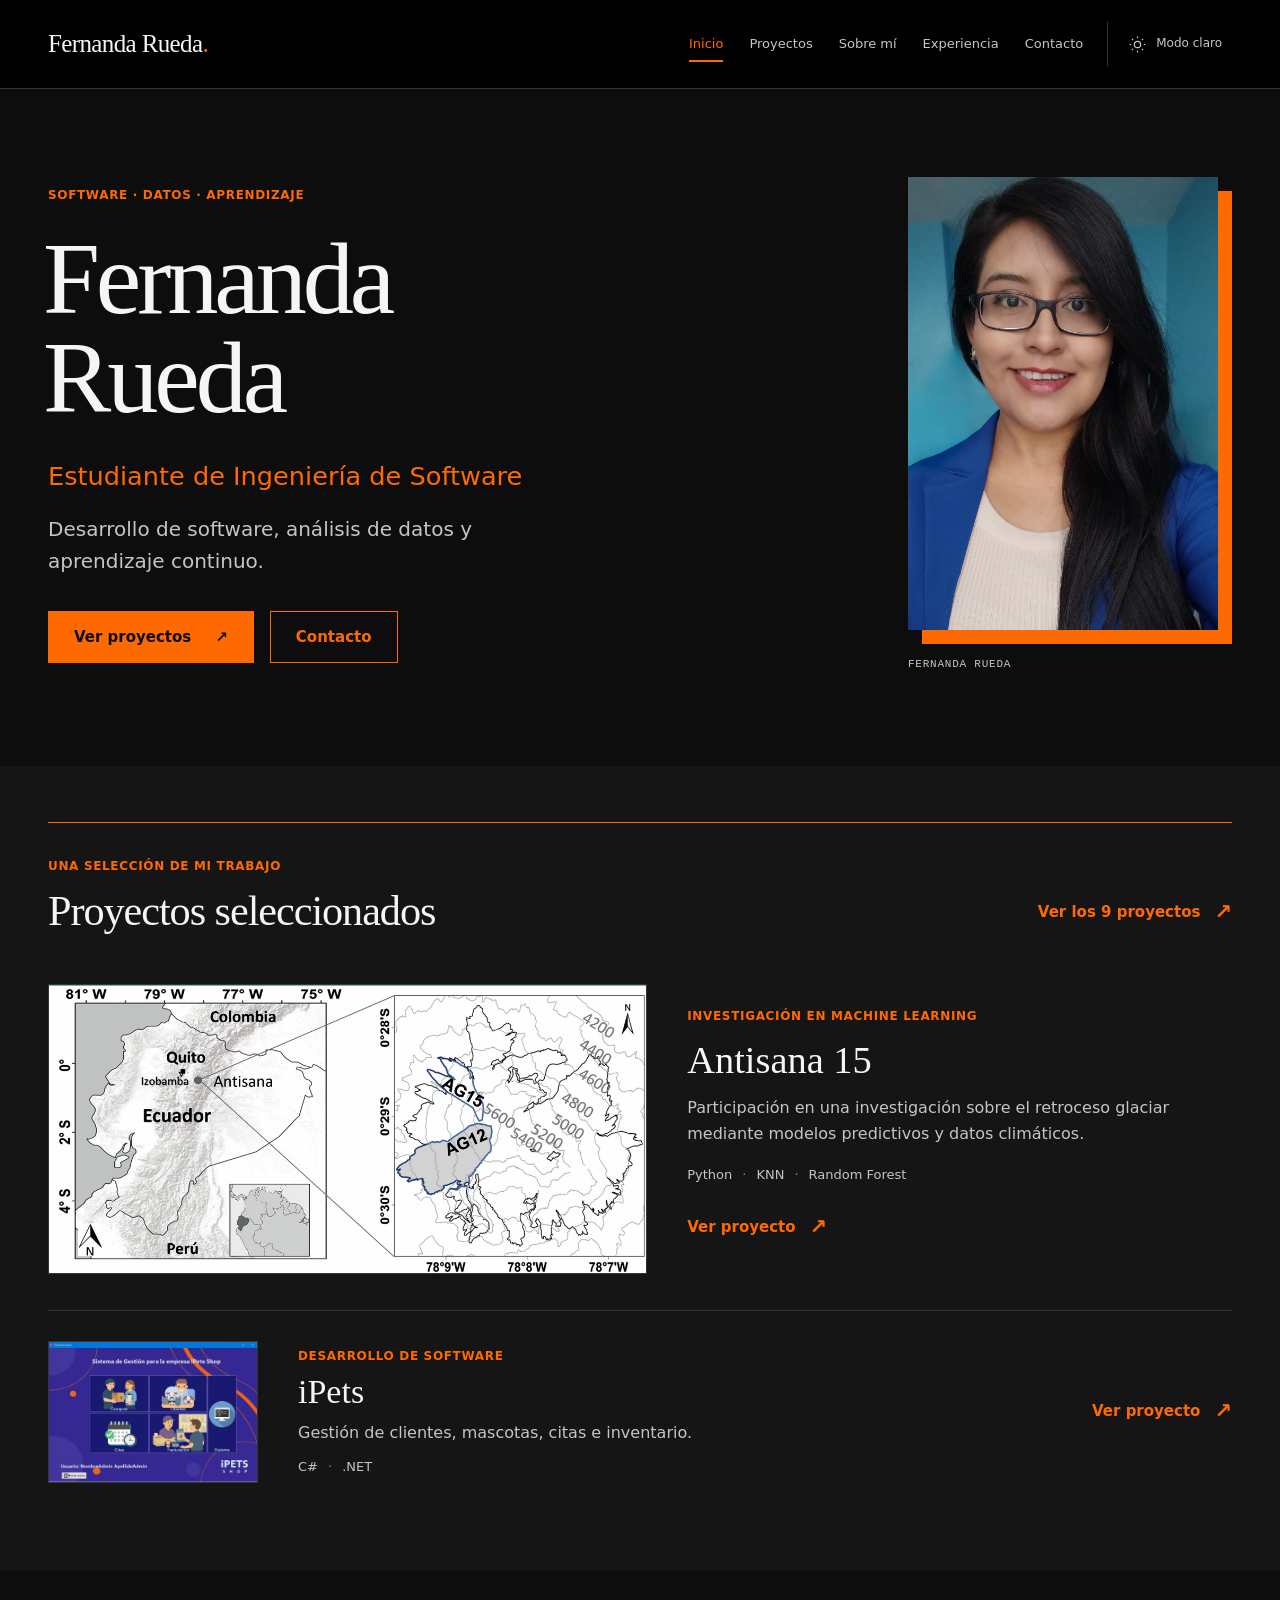
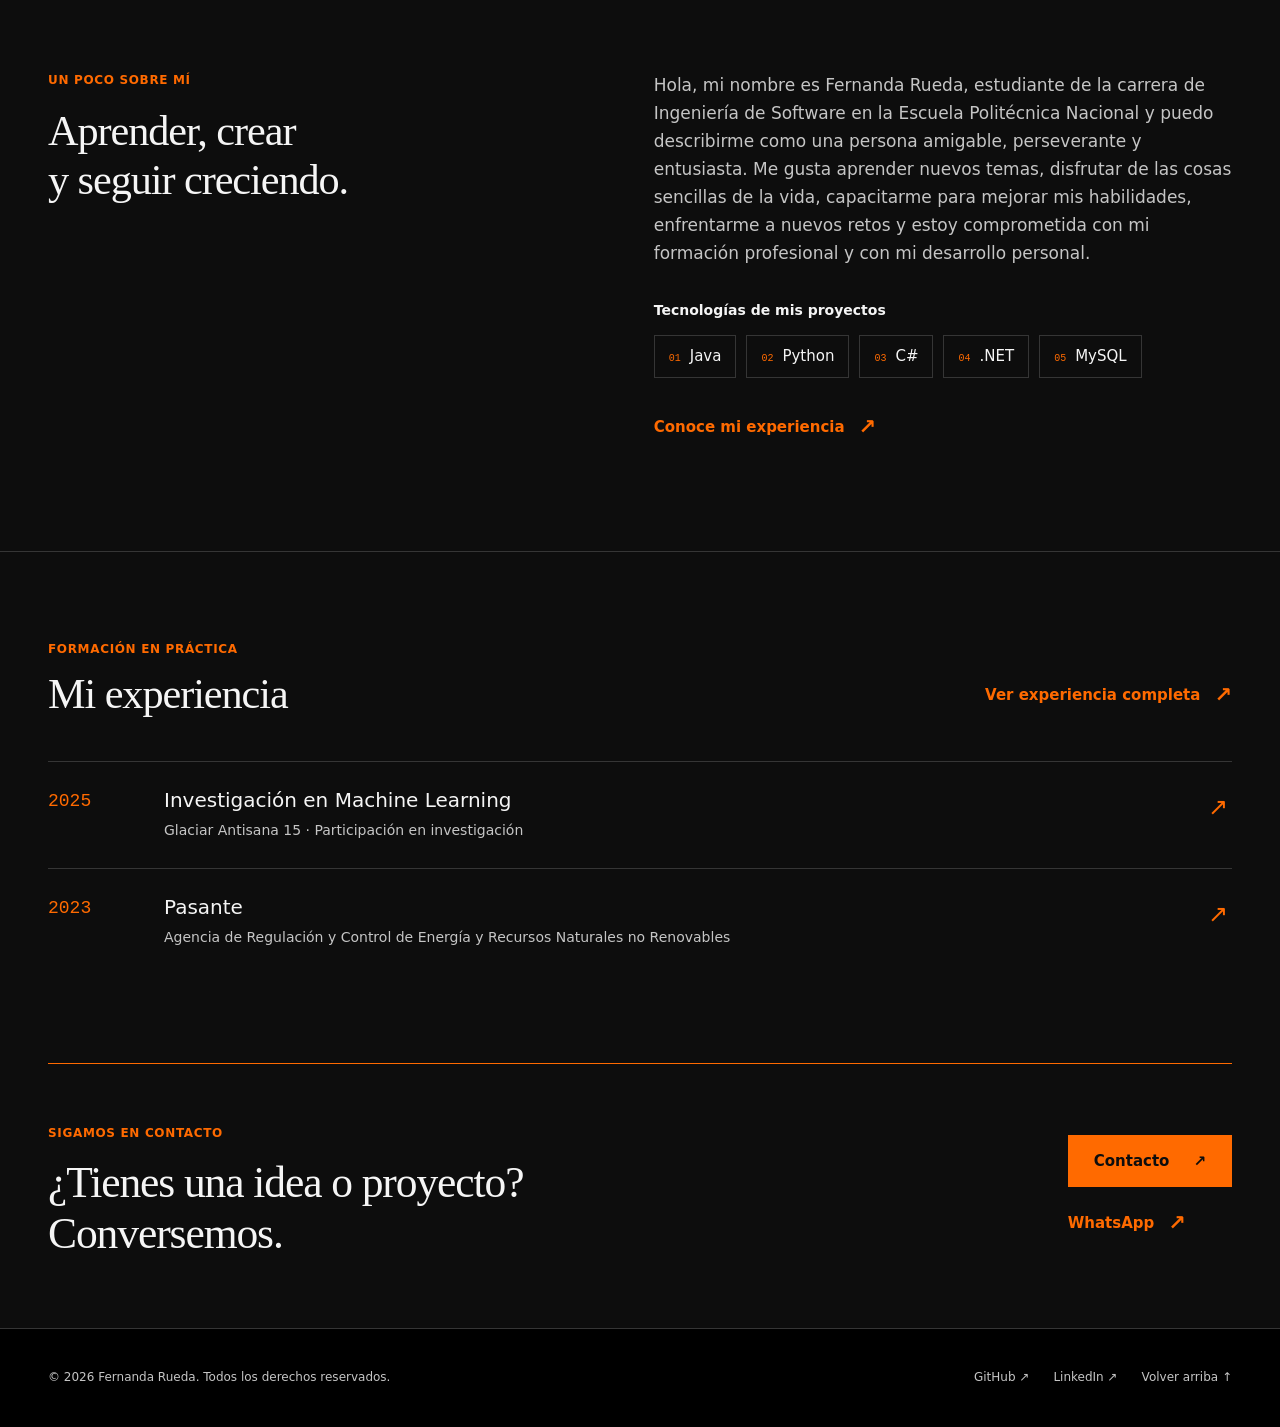
==== index.html @ 6b714b1c "agregar primera version" ====
<!DOCTYPE html>
<html lang="es" data-theme="dark">
<head>
  <meta charset="UTF-8">
  <meta name="viewport" content="width=device-width, initial-scale=1">
  <meta name="description" content="Portafolio de Fernanda Rueda, estudiante de Ingeniería de Software en la Escuela Politécnica Nacional. Proyectos de software, datos y computación gráfica.">
  <meta name="theme-color" content="#0d0d0d">
  <title>Fernanda Rueda · Portafolio</title>
  <script src="tema.js"></script>
  <link rel="stylesheet" href="estilos.css">
  <script src="app.js" defer></script>
  <link rel="icon" href="favicon.svg" type="image/svg+xml">
</head>
<body id="inicio">
  <a class="skip-link" href="#contenido">Saltar al contenido</a>
  <header class="site-header">
    <div class="container header-inner">
      <a class="brand" href="index.html" aria-label="Fernanda Rueda, inicio">Fernanda Rueda<span class="brand-dot" aria-hidden="true">.</span></a>
      <nav class="primary-navigation" id="primary-navigation" data-navigation aria-label="Navegación principal">
        <a href="index.html" aria-current="page">Inicio</a>
        <a href="3_portafolio.html">Proyectos</a>
        <a href="index.html#sobre-mi">Sobre mí</a>
        <a href="2_experienciaLaboral.html">Experiencia</a>
        <a href="4_contactame.html">Contacto</a>
      </nav>
      <div class="header-actions">
        <button class="theme-toggle" type="button" data-theme-toggle aria-label="Activar modo claro" aria-pressed="true" hidden>
          <svg viewBox="0 0 24 24" fill="none" stroke="currentColor" stroke-width="1.5" aria-hidden="true"><circle cx="12" cy="12" r="4"/><path d="M12 2v2m0 16v2M2 12h2m16 0h2M5 5l1.5 1.5m11 11L19 19M5 19l1.5-1.5m11-11L19 5"/></svg>
          <span data-theme-label>Modo claro</span>
        </button>
        <button class="menu-toggle" type="button" data-menu-toggle aria-expanded="false" aria-controls="primary-navigation" hidden><span>Menú</span><svg viewBox="0 0 24 24" fill="none" stroke="currentColor" stroke-width="1.5" aria-hidden="true"><path d="M4 6h16M4 12h16M4 18h16"/></svg></button>
      </div>
    </div>
  </header>

  <main id="contenido" tabindex="-1">
    <section class="hero container" aria-labelledby="presentacion">
      <div class="hero-copy">
        <p class="eyebrow">Software · Datos · Aprendizaje</p>
        <h1 id="presentacion">Fernanda<br>Rueda</h1>
        <p class="hero-role">Estudiante de Ingeniería de Software</p>
        <p class="hero-description">Desarrollo de software, análisis de datos y aprendizaje continuo.</p>
        <div class="hero-actions">
          <a class="button button-primary" href="3_portafolio.html">Ver proyectos <span aria-hidden="true">↗</span></a>
          <a class="button button-secondary" href="4_contactame.html">Contacto</a>
        </div>
      </div>
      <figure class="hero-portrait">
        <div class="portrait-frame"><img src="img/fotoPerfil.jpg" alt="Retrato de Fernanda Rueda" width="1095" height="1600" fetchpriority="high"></div>
        <figcaption>Fernanda Rueda</figcaption>
      </figure>
    </section>

    <section class="section featured-section" aria-labelledby="proyectos-seleccionados">
      <div class="container">
        <div class="section-heading">
          <div><p class="eyebrow">Una selección de mi trabajo</p><h2 class="section-title" id="proyectos-seleccionados">Proyectos seleccionados</h2></div>
          <a class="text-link" href="3_portafolio.html">Ver los 9 proyectos <span aria-hidden="true">↗</span></a>
        </div>
        <article class="featured-project featured-project-primary" aria-labelledby="destacado-glaciares">
          <a class="featured-image" href="3_portafolio.html#glaciares" aria-label="Ver el proyecto de investigación del glaciar Antisana 15"><img src="img/antisana1.png" width="1126" height="542" loading="lazy" alt="Mapa de ubicación del glaciar Antisana en Ecuador y de los glaciares AG15 y AG12"></a>
          <div class="featured-content">
            <p class="eyebrow">Investigación en Machine Learning</p>
            <h3 id="destacado-glaciares">Antisana 15</h3>
            <p>Participación en una investigación sobre el retroceso glaciar mediante modelos predictivos y datos climáticos.</p>
            <ul class="tech-list" aria-label="Tecnologías de Antisana 15"><li>Python</li><li>KNN</li><li>Random Forest</li></ul>
            <a class="text-link" href="3_portafolio.html#glaciares">Ver proyecto <span aria-hidden="true">↗</span></a>
          </div>
        </article>
        <article class="featured-project featured-project-secondary" aria-labelledby="destacado-ipets">
          <a class="featured-image" href="3_portafolio.html#ipets" aria-label="Ver el proyecto iPets"><img src="img/ipets.png" width="987" height="664" loading="lazy" alt="Pantalla del sistema de gestión de iPets Shop con módulos de compras, clientes, citas y facturación"></a>
          <div class="featured-content"><p class="eyebrow">Desarrollo de software</p><h3 id="destacado-ipets">iPets</h3><p>Gestión de clientes, mascotas, citas e inventario.</p><ul class="tech-list" aria-label="Tecnologías de iPets"><li>C#</li><li>.NET</li></ul></div>
          <a class="text-link" href="3_portafolio.html#ipets">Ver proyecto <span aria-hidden="true">↗</span></a>
        </article>
      </div>
    </section>

    <section class="section about-section container" id="sobre-mi" aria-labelledby="sobre-mi-titulo">
      <div class="about-heading"><p class="eyebrow">Un poco sobre mí</p><h2 class="section-title" id="sobre-mi-titulo">Aprender, crear<br>y seguir creciendo.</h2></div>
      <div class="about-content">
        <p>Hola, mi nombre es Fernanda Rueda, estudiante de la carrera de Ingeniería de Software en la Escuela Politécnica Nacional y puedo describirme como una persona amigable, perseverante y entusiasta. Me gusta aprender nuevos temas, disfrutar de las cosas sencillas de la vida, capacitarme para mejorar mis habilidades, enfrentarme a nuevos retos y estoy comprometida con mi formación profesional y con mi desarrollo personal.</p>
        <div class="skills-block"><h3>Tecnologías de mis proyectos</h3><ul class="skills-list" aria-label="Habilidades y tecnologías"><li><span aria-hidden="true">01</span>Java</li><li><span aria-hidden="true">02</span>Python</li><li><span aria-hidden="true">03</span>C#</li><li><span aria-hidden="true">04</span>.NET</li><li><span aria-hidden="true">05</span>MySQL</li></ul></div>
        <a class="text-link" href="2_experienciaLaboral.html">Conoce mi experiencia <span aria-hidden="true">↗</span></a>
      </div>
    </section>

    <section class="section experience-preview" aria-labelledby="trayectoria-titulo">
      <div class="container">
        <div class="section-heading"><div><p class="eyebrow">Formación en práctica</p><h2 class="section-title" id="trayectoria-titulo">Mi experiencia</h2></div><a class="text-link" href="2_experienciaLaboral.html">Ver experiencia completa <span aria-hidden="true">↗</span></a></div>
        <a class="experience-preview-row" href="2_experienciaLaboral.html#investigacion"><time datetime="2025">2025</time><div><h3>Investigación en Machine Learning</h3><p>Glaciar Antisana 15 · Participación en investigación</p></div><span aria-hidden="true">↗</span></a>
        <a class="experience-preview-row" href="2_experienciaLaboral.html#pasantia"><time datetime="2023">2023</time><div><h3>Pasante</h3><p>Agencia de Regulación y Control de Energía y Recursos Naturales no Renovables</p></div><span aria-hidden="true">↗</span></a>
      </div>
    </section>

    <section class="contact-banner container" aria-labelledby="contacto-titulo"><div><p class="eyebrow">Sigamos en contacto</p><h2 class="section-title" id="contacto-titulo">¿Tienes una idea o proyecto?<br>Conversemos.</h2></div><div class="contact-banner-actions"><a class="button button-primary" href="4_contactame.html">Contacto <span aria-hidden="true">↗</span></a><a class="text-link" href="https://wa.me/593999999999" target="_blank" rel="noopener noreferrer">WhatsApp <span aria-hidden="true">↗</span><span class="sr-only"> (abre otra pestaña)</span></a></div></section>
  </main>

  <footer class="site-footer"><div class="container footer-inner"><p>© 2026 Fernanda Rueda. Todos los derechos reservados.</p><div class="footer-links"><a href="https://github.com/fernygeek" target="_blank" rel="noopener noreferrer">GitHub <span aria-hidden="true">↗</span><span class="sr-only"> (abre otra pestaña)</span></a><a href="https://www.linkedin.com/in/ruth-fernanda-rueda" target="_blank" rel="noopener noreferrer">LinkedIn <span aria-hidden="true">↗</span><span class="sr-only"> (abre otra pestaña)</span></a><a href="#inicio">Volver arriba <span aria-hidden="true">↑</span></a></div></div></footer>
</body>
</html>
---- estilos.css ----
/* Shared visual system: the approved black and orange editorial proposal. */
:root {
  color-scheme: dark;
  --bg: #0d0d0d;
  --header: #000;
  --panel: #151515;
  --text: #f5f5f5;
  --muted: #c5c5c5;
  --accent: #ff6a00;
  --accent-hover: #ff8a36;
  --button-text: #0d0d0d;
  --line: #353535;
  --control-border: #858585;
  --focus: #ff8a36;
  --error: #ffaca7;
  --success: #95e1b2;
  --image-bg: #050505;
  --serif: Georgia, 'Times New Roman', serif;
  --sans: 'Segoe UI', system-ui, -apple-system, BlinkMacSystemFont, Arial, sans-serif;
}
:root[data-theme='light'] {
  color-scheme: light;
  --bg: #fafafa;
  --header: #fff;
  --panel: #f0f0f0;
  --text: #191919;
  --muted: #525252;
  --accent: #a83b00;
  --accent-hover: #843000;
  --button-text: #fff;
  --line: #d0d0d0;
  --control-border: #747474;
  --focus: #a83b00;
  --error: #b02020;
  --success: #1c6335;
  --image-bg: #e7e7e7;
}
* { box-sizing: border-box; }
html { scroll-behavior: smooth; scroll-padding-top: 110px; }
body { margin: 0; background: var(--bg); color: var(--text); font: 17px/1.65 var(--sans); min-height: 100vh; display: flex; flex-direction: column; }
main { flex: 1; }
h1, h2, h3, p, figure, ul, ol { margin: 0; }
h1, h2, h3 { line-height: 1.2; }
img { display: block; max-width: 100%; height: auto; }
svg { width: 22px; height: 22px; flex-shrink: 0; }
a { color: inherit; text-decoration: none; text-underline-offset: 5px; }
button, input, textarea { font: inherit; }
button { cursor: pointer; }
button, a { -webkit-tap-highlight-color: transparent; }
button, input, textarea { border-radius: 0; }
[hidden] { display: none !important; }
:where(a, button, input, textarea, summary):focus-visible { outline: 3px solid var(--focus); outline-offset: 5px; }
:where(a, button) { transition: color .18s ease, background-color .18s ease, border-color .18s ease, transform .18s ease; }
::selection { background: var(--accent); color: var(--button-text); }
.container { width: min(1240px, calc(100% - 96px)); margin-inline: auto; }
.section { padding-block: 88px; }
.eyebrow { color: var(--accent); font-size: 12px; font-weight: 700; line-height: 1.5; letter-spacing: .055em; text-transform: uppercase; }
.section-title { font: 400 clamp(30px, 3.3vw, 46px)/1.16 var(--serif); letter-spacing: -.025em; }
.section-heading { display: flex; align-items: flex-end; justify-content: space-between; gap: 28px; margin-bottom: 42px; }
.section-heading .eyebrow { margin-bottom: 12px; }
.text-link { display: inline-flex; align-items: center; gap: 14px; color: var(--accent); font-size: 15px; font-weight: 650; padding-block: 7px; }
.text-link:hover { text-decoration: underline; }
.text-link > span[aria-hidden] { font-size: 21px; }
.button { display: inline-flex; align-items: center; justify-content: center; gap: 24px; min-height: 52px; border: 1px solid transparent; padding: 13px 25px; font-size: 15px; font-weight: 650; text-align: center; line-height: 1.5; }
.button-primary { color: var(--button-text); background: var(--accent); border-color: var(--accent); }
.button-primary:hover { background: var(--accent-hover); border-color: var(--accent-hover); }
.button-secondary { color: var(--accent); border-color: var(--accent); background: transparent; }
.button-secondary:hover { background: var(--panel); }
.button:active { transform: translateY(1px); }
.sr-only { position: absolute; width: 1px; height: 1px; padding: 0; margin: -1px; overflow: hidden; clip-path: inset(50%); white-space: nowrap; border: 0; }
.skip-link { position: fixed; z-index: 30; top: -90px; left: 20px; padding: 14px 22px; background: var(--accent); color: var(--button-text); font-weight: 650; }
.skip-link:focus { top: 14px; }

/* Navigation stays readable without JavaScript; the mobile menu is an enhancement. */
.site-header { position: sticky; top: 0; z-index: 20; background: var(--header); border-bottom: 1px solid var(--line); }
.header-inner { min-height: 88px; display: flex; align-items: center; justify-content: space-between; gap: 24px; }
.brand { flex-shrink: 0; font: 400 25px/1.2 var(--serif); letter-spacing: -.025em; padding-block: 12px; }
.brand-dot { color: var(--accent); }
.primary-navigation { display: flex; align-items: center; gap: 26px; margin-left: auto; }
.primary-navigation a { position: relative; font-size: 13px; padding-block: 14px; white-space: nowrap; color: var(--muted); }
.primary-navigation a:hover, .primary-navigation a[aria-current] { color: var(--accent); }
.primary-navigation a[aria-current]::after { content: ''; position: absolute; height: 2px; background: var(--accent); left: 0; right: 0; bottom: 7px; }
.header-actions { display: flex; align-items: center; flex-shrink: 0; gap: 12px; }
.theme-toggle, .menu-toggle { display: inline-flex; align-items: center; justify-content: center; gap: 9px; min-height: 44px; border: 0; background: transparent; color: var(--muted); font-size: 12px; padding: 8px 10px; }
.theme-toggle { padding-left: 20px; border-left: 1px solid var(--line); }
.theme-toggle svg { width: 19px; height: 19px; }
.theme-toggle:hover, .menu-toggle:hover { color: var(--accent); }
.menu-toggle { display: none; color: var(--text); }
.menu-toggle svg { color: var(--accent); }

/* Spacious asymmetric introduction, faithful to the chosen previous proposal. */
.hero { display: grid; grid-template-columns: 1.5fr 1fr; align-items: center; gap: 70px; padding-block: 88px 94px; }
.hero-copy > .eyebrow { margin-bottom: 26px; }
.hero h1 { font: 400 clamp(76px, 8vw, 112px)/.96 var(--serif); letter-spacing: -.04em; margin-left: -5px; }
.hero-role { color: var(--accent); font-size: clamp(22px, 2vw, 28px); line-height: 1.4; margin-top: 32px; max-width: 36ch; }
.hero-description { color: var(--muted); font-size: 20px; line-height: 1.6; max-width: 40ch; margin-top: 18px; }
.hero-actions { display: flex; flex-wrap: wrap; gap: 16px; margin-top: 34px; }
.hero-portrait { width: min(100%, 310px); justify-self: end; margin-right: 14px; }
.portrait-frame { position: relative; isolation: isolate; }
.portrait-frame::before { content: ''; position: absolute; inset: 14px -14px -14px 14px; background: var(--accent); z-index: -1; }
.portrait-frame img { width: 100%; aspect-ratio: 1095 / 1600; object-fit: cover; }
.hero-portrait figcaption { font: 11px/1.4 Consolas, monospace; text-transform: uppercase; letter-spacing: .07em; margin-top: 27px; color: var(--muted); }

/* Project stories use real, uncropped screenshots and distinct proportions. */
.featured-section { background: var(--panel); padding-top: 56px; }
.featured-section > .container { border-top: 1px solid var(--accent); padding-top: 34px; }
.featured-project { display: grid; align-items: center; gap: 40px; }
.featured-project-primary { grid-template-columns: 1.1fr 1fr; padding-block: 6px 36px; }
.featured-image { display: block; min-width: 0; background: var(--image-bg); border: 1px solid var(--line); }
.featured-image img { width: 100%; object-fit: contain; }
.featured-image:hover { border-color: var(--accent); }
.featured-content { min-width: 0; }
.featured-content h3 { font: 400 clamp(30px, 3vw, 42px)/1.2 var(--serif); margin-block: 12px; }
.featured-content > p:not(.eyebrow) { color: var(--muted); font-size: 16px; max-width: 55ch; }
.tech-list { display: flex; flex-wrap: wrap; list-style: none; gap: 8px 0; padding: 0; color: var(--muted); font-size: 13px; line-height: 1.5; margin-block: 18px; }
.tech-list li + li::before { content: '·'; padding-inline: 10px; color: var(--accent); }
.featured-project-secondary { grid-template-columns: 210px 1fr auto; padding-top: 30px; border-top: 1px solid var(--line); }
.featured-project-secondary h3 { font-size: 34px; margin-block: 7px; }
.featured-project-secondary .tech-list { margin-block: 10px 0; }
.about-section { display: grid; grid-template-columns: 1fr 1.1fr; gap: 80px; padding-block: 100px; scroll-margin-top: 20px; }
.about-heading > .eyebrow { margin-bottom: 18px; }
.about-content > p { color: var(--muted); }
.skills-block { margin-block: 35px 25px; }
.skills-block h3 { font-size: 14px; font-weight: 600; margin-bottom: 16px; }
.skills-list { list-style: none; padding: 0; display: flex; flex-wrap: wrap; gap: 10px; }
.skills-list li { border: 1px solid var(--line); padding: 8px 14px; font-size: 15px; }
.skills-list span { font: 10px/1 Consolas, monospace; color: var(--accent); margin-right: 9px; }
.experience-preview { border-top: 1px solid var(--line); }
.experience-preview-row { display: grid; grid-template-columns: 92px 1fr 24px; gap: 24px; padding-block: 26px; border-top: 1px solid var(--line); }
.experience-preview-row time { color: var(--accent); font: 18px/1.5 Consolas, monospace; }
.experience-preview-row h3 { font-size: 20px; font-weight: 500; margin-bottom: 7px; }
.experience-preview-row p { color: var(--muted); font-size: 14px; max-width: 75ch; }
.experience-preview-row > span { color: var(--accent); font-size: 24px; }
.experience-preview-row:hover h3 { text-decoration: underline; text-underline-offset: 5px; }
.contact-banner { border-top: 1px solid var(--accent); display: flex; justify-content: space-between; align-items: center; gap: 36px; padding-block: 60px 70px; }
.contact-banner .eyebrow { margin-bottom: 15px; }
.contact-banner .section-title { font-size: clamp(28px, 3.4vw, 44px); }
.contact-banner-actions { display: flex; flex-direction: column; align-items: flex-start; gap: 12px; }
.site-footer { border-top: 1px solid var(--line); background: var(--header); color: var(--muted); font-size: 12px; }
.footer-inner, .site-footer > .container { min-height: 98px; display: flex; align-items: center; justify-content: space-between; gap: 28px; padding-block: 24px; }
.footer-links { display: flex; flex-wrap: wrap; gap: 8px 24px; }
.footer-links a { display: inline-block; padding-block: 8px; }
.footer-links a:hover { color: var(--accent); text-decoration: underline; }

/* Interior pages share the same typography, navigation, controls and spacing. */
.page-intro { padding-block: 65px 45px; max-width: 850px; }
.page-intro .eyebrow { margin-bottom: 18px; }
.page-intro h1 { font: 400 clamp(42px, 5vw, 68px)/1.12 var(--serif); letter-spacing: -.035em; }
.page-intro > p:not(.eyebrow) { margin-top: 20px; color: var(--muted); font-size: 18px; max-width: 68ch; }
.section.projects-section, .section.experience-section, .section.contact-section { padding-top: 0; }
.contact-section > .page-intro { max-width: 850px; }
.project-filters { display: flex; flex-wrap: wrap; gap: 10px; margin-bottom: 18px; }
.project-filters button { font-size: 14px; min-height: 44px; padding: 9px 19px; background: transparent; color: var(--muted); border: 1px solid var(--control-border); }
.project-filters button:hover { border-color: var(--accent); color: var(--accent); }
.project-filters button[aria-pressed='true'] { background: var(--accent); color: var(--button-text); border-color: var(--accent); font-weight: 650; }
[data-project-status] { color: var(--muted); font-size: 13px; min-height: 24px; margin-bottom: 30px; }
.project-list { margin-bottom: 72px; }
.project-entry { display: grid; grid-template-columns: .95fr 1.05fr; gap: 48px; align-items: start; padding-block: 40px 48px; border-top: 1px solid var(--line); scroll-margin-top: 108px; }
.project-entry:first-child { border-top-color: var(--accent); }
.project-media { min-width: 0; background: var(--image-bg); border: 1px solid var(--line); }
.project-media a { display: block; }
.project-media img { width: 100%; height: auto; object-fit: contain; }
.project-media:hover { border-color: var(--accent); }
.project-content { min-width: 0; }
.project-number { display: block; color: var(--muted); font: 12px/1.5 Consolas, monospace; margin-bottom: 12px; }
.project-category { font-size: 11px; line-height: 1.5; font-weight: 700; text-transform: uppercase; letter-spacing: .05em; color: var(--accent); margin-bottom: 10px; }
.project-content h2 { font: 400 clamp(25px, 2.8vw, 36px)/1.2 var(--serif); letter-spacing: -.02em; margin-bottom: 16px; overflow-wrap: anywhere; }
.project-summary { color: var(--muted); font-size: 16px; }
.project-details { margin-top: 20px; font-size: 15px; }
.project-details summary { cursor: pointer; width: fit-content; color: var(--accent); padding-block: 8px; font-weight: 600; }
.project-details summary:hover { text-decoration: underline; text-underline-offset: 5px; }
.project-details[open] summary { margin-bottom: 15px; }
.project-details > p { color: var(--muted); }
.project-details img { width: 100%; margin-top: 20px; }
.project-details .text-link { margin-top: 16px; }
.filter-empty { padding: 40px; border: 1px solid var(--line); margin-block: 25px 50px; }
.filter-empty .button { margin-top: 15px; }
.experience-list { list-style: none; padding: 0; margin-bottom: 65px; }
.experience-entry { display: grid; grid-template-columns: 130px 1fr; gap: 48px; border-top: 1px solid var(--line); padding-block: 40px 48px; scroll-margin-top: 108px; }
.experience-entry:first-child { border-top-color: var(--accent); }
.experience-year { color: var(--accent); font: 400 34px/1.2 var(--serif); }
.experience-year > span { display: block; font: 12px/1.6 var(--sans); color: var(--muted); margin-top: 12px; }
.experience-content { max-width: 800px; }
.experience-content h2 { font: 400 clamp(26px, 3vw, 38px)/1.2 var(--serif); margin-bottom: 15px; }
.experience-entity, .experience-organization { color: var(--accent); font-size: 18px; margin-bottom: 12px; }
.experience-type { color: var(--muted); font-size: 13px; margin-bottom: 20px; }
.experience-content > p:not(.experience-entity, .experience-organization, .experience-type) { color: var(--muted); margin-bottom: 20px; }
.experience-content h3 { font-size: 15px; margin-block: 24px 12px; }
.detail-list { padding-left: 20px; color: var(--muted); font-size: 16px; }
.detail-list li { margin-block: 8px; padding-left: 4px; }
.detail-list li::marker { color: var(--accent); }
.experience-content > .text-link { margin-top: 22px; }

/* Contact form: clear scope, field-level help, recoverable clearing. */
.contact-layout { display: grid; grid-template-columns: .75fr 1.25fr; gap: 70px; align-items: start; margin-bottom: 80px; }
.contact-channels { display: grid; }
.contact-channel { display: block; padding-block: 26px; border-top: 1px solid var(--line); }
.contact-channel:first-child { border-color: var(--accent); }
.contact-channel h2 { font: 400 28px/1.2 var(--serif); margin-bottom: 10px; }
.contact-channel p { color: var(--muted); font-size: 15px; }
.contact-channel > span, .contact-channel .text-link { color: var(--accent); font-size: 14px; }
.contact-channel:hover h2 { color: var(--accent); text-decoration: underline; }
.contact-form-panel { background: var(--panel); border: 1px solid var(--line); padding: 36px; }
.contact-form-panel h2 { font: 400 30px/1.2 var(--serif); margin-bottom: 16px; }
.contact-form-panel > p, .form-intro, .form-help { color: var(--muted); font-size: 14px; margin-bottom: 15px; }
.form-grid { display: grid; grid-template-columns: repeat(2, minmax(0, 1fr)); gap: 23px 20px; margin-top: 28px; }
.form-field { min-width: 0; }
.form-field:has(textarea), .form-field.full-width, .form-field-wide, .form-field-full { grid-column: 1 / -1; }
.form-field label { display: block; font-size: 14px; font-weight: 600; margin-bottom: 8px; }
.form-field input, .form-field textarea { background: var(--bg); color: var(--text); border: 1px solid var(--control-border); width: 100%; min-height: 50px; padding: 12px 14px; font-size: 16px; }
.form-field textarea { resize: vertical; min-height: 150px; }
.form-field :is(input, textarea)::placeholder { color: var(--muted); opacity: 1; }
.form-field [aria-invalid='true'] { border-color: var(--error); border-width: 2px; }
.field-help { color: var(--muted); font-size: 12px; margin-top: 7px; }
.field-error { font-size: 13px; color: var(--error); margin-top: 7px; }
.form-actions { display: flex; flex-wrap: wrap; gap: 14px; margin-top: 28px; }
.form-status { margin-top: 20px; font-size: 14px; }
.form-status ul { padding-left: 20px; margin-top: 12px; }
.form-status a { display: inline-block; padding-block: 4px; text-decoration: underline; }
.form-status.error, .form-status[data-state='error'] { color: var(--error); }
.form-status.success, .form-status[data-state='success'] { color: var(--success); }
.reset-confirmation { border-top: 1px solid var(--control-border); margin-top: 20px; padding-top: 20px; font-size: 14px; }
.reset-confirmation .button { min-height: 44px; padding: 10px 16px; font-size: 13px; }
.reset-confirmation p { margin-bottom: 14px; }

@media (max-width: 1120px) {
  .container { width: calc(100% - 64px); }
  .primary-navigation { gap: 18px; }
  .header-inner { gap: 18px; }
  .brand { font-size: 23px; }
  .theme-toggle { padding-left: 14px; }
  .theme-toggle [data-theme-label] { display: none; }
  .hero { gap: 48px; padding-block: 72px 80px; }
  .hero h1 { font-size: 92px; }
  .hero-portrait { width: min(100%, 280px); }
  .about-section { gap: 48px; }
  .contact-layout { gap: 38px; grid-template-columns: .7fr 1.3fr; }
  .project-entry { gap: 32px; }
}
@media (max-width: 880px) {
  .header-inner { min-height: 76px; flex-wrap: wrap; gap: 4px 20px; padding-block: 8px; }
  .header-actions { margin-left: auto; }
  .primary-navigation { order: 3; width: 100%; margin-left: 0; justify-content: space-between; flex-wrap: wrap; gap: 4px 22px; }
  .primary-navigation a { font-size: 14px; }
  .site-header[data-enhanced] .primary-navigation { display: none; }
  .site-header[data-enhanced][data-menu-open='true'] .primary-navigation { display: flex; padding-block: 10px; border-top: 1px solid var(--line); }
  .site-header[data-enhanced] .menu-toggle { display: inline-flex; }
  .theme-toggle { border-left: 0; padding: 10px; }
  .hero { grid-template-columns: 1.2fr 1fr; gap: 35px; }
  .hero h1 { font-size: 78px; }
  .hero-role { font-size: 23px; }
  .hero-description { font-size: 17px; }
  .hero-portrait { margin-right: 12px; }
  .section { padding-block: 64px; }
  .section-heading { align-items: flex-start; }
  .featured-project { gap: 28px; }
  .featured-project-secondary { grid-template-columns: 160px 1fr; }
  .featured-project-secondary > .text-link { grid-column: 2; }
  .about-section { grid-template-columns: 1fr; gap: 28px; }
  .about-heading br { display: none; }
  .about-content { max-width: 75ch; }
  .project-entry { grid-template-columns: 1fr; gap: 28px; }
  .project-media { width: 100%; max-width: 720px; }
  .experience-entry { grid-template-columns: 95px 1fr; gap: 28px; }
  .contact-layout { grid-template-columns: 1fr; gap: 34px; }
  .contact-channels { grid-template-columns: repeat(3, minmax(0, 1fr)); gap: 22px; }
  .contact-channel h2 { font-size: 24px; }
  .footer-inner, .site-footer > .container { flex-direction: column; align-items: flex-start; gap: 12px; }
}
@media (max-width: 600px) {
  html { scroll-padding-top: 95px; }
  .container { width: calc(100% - 40px); }
  .header-inner { min-height: 72px; gap: 2px 8px; }
  .brand { font-size: 22px; }
  .header-actions { gap: 2px; }
  .theme-toggle { min-width: 40px; padding: 8px; }
  .menu-toggle { font-size: 12px; gap: 6px; padding-inline: 8px 0; }
  .menu-toggle svg { width: 19px; }
  .primary-navigation { justify-content: flex-start; gap: 3px 24px; }
  .primary-navigation a { min-height: 44px; font-size: 14px; }
  .hero { grid-template-columns: 1fr; gap: 45px; padding-block: 48px 55px; }
  .hero-copy > .eyebrow { font-size: 10px; margin-bottom: 24px; }
  .hero h1 { font-size: clamp(64px, 17vw, 88px); margin-left: -3px; }
  .hero-role { font-size: 23px; margin-top: 24px; max-width: 25ch; }
  .hero-description { font-size: 16px; margin-top: 16px; max-width: 37ch; }
  .hero-actions { margin-top: 26px; gap: 12px; }
  .button { min-height: 49px; padding: 12px 20px; font-size: 14px; gap: 18px; }
  .hero-portrait { width: 210px; justify-self: center; margin-right: 12px; }
  .hero-portrait figcaption { font-size: 10px; margin-top: 23px; }
  .portrait-frame::before { inset: 10px -10px -10px 10px; }
  .section { padding-block: 52px; }
  .section-heading { flex-direction: column; gap: 16px; margin-bottom: 28px; }
  .section-title { font-size: 34px; }
  .eyebrow { font-size: 10px; }
  .featured-section { padding-top: 20px; }
  .featured-section > .container { padding-top: 30px; }
  .featured-project-primary { grid-template-columns: 1fr; gap: 22px; padding-bottom: 28px; }
  .featured-content h3 { font-size: 34px; }
  .featured-content > p:not(.eyebrow) { font-size: 15px; }
  .featured-project-secondary { grid-template-columns: 110px 1fr; gap: 18px; align-items: start; }
  .featured-project-secondary h3 { font-size: 28px; }
  .featured-project-secondary .eyebrow { font-size: 9px; }
  .featured-project-secondary .tech-list { font-size: 12px; }
  .featured-project-secondary > .text-link { grid-column: 1 / -1; }
  .about-section { gap: 24px; }
  .about-content > p { font-size: 16px; }
  .skills-list { gap: 8px; }
  .skills-list li { font-size: 14px; padding: 8px 12px; }
  .experience-preview-row { grid-template-columns: 55px 1fr 16px; gap: 14px; padding-block: 22px; }
  .experience-preview-row time { font-size: 16px; }
  .experience-preview-row h3 { font-size: 18px; }
  .experience-preview-row p { font-size: 13px; }
  .contact-banner { flex-direction: column; align-items: flex-start; gap: 28px; padding-block: 45px 50px; }
  .contact-banner .section-title { font-size: 31px; }
  .contact-banner-actions { flex-direction: row; align-items: center; gap: 25px; }
  .site-footer { font-size: 11px; }
  .footer-links { gap: 6px 20px; }
  .page-intro { padding-block: 45px 32px; }
  .page-intro h1 { font-size: 44px; }
  .page-intro > p:not(.eyebrow) { font-size: 16px; }
  .project-filters { gap: 8px; }
  .project-filters button { padding: 8px 13px; font-size: 13px; }
  .project-entry { gap: 24px; padding-block: 30px 36px; scroll-margin-top: 96px; }
  .project-content h2 { font-size: 29px; }
  .project-summary { font-size: 15px; }
  .project-details { font-size: 14px; }
  .experience-entry { grid-template-columns: 1fr; gap: 20px; padding-block: 30px; }
  .experience-year { font-size: 29px; }
  .experience-content h2 { font-size: 29px; }
  .experience-entity, .experience-organization { font-size: 17px; }
  .contact-channels { grid-template-columns: 1fr; gap: 0; }
  .contact-channel { padding-block: 23px; }
  .contact-form-panel { padding: 25px 20px; }
  .contact-form-panel h2 { font-size: 28px; }
  .form-grid { grid-template-columns: 1fr; gap: 22px; }
  .form-field { grid-column: 1; }
}
@media (max-width: 359px) {
  .container { width: calc(100% - 32px); }
  .brand { font-size: 19px; }
  .header-inner { gap: 2px; }
  .theme-toggle { min-width: 34px; padding: 6px; }
  .hero-actions .button { padding-inline: 16px; gap: 12px; }
  .featured-project-secondary { grid-template-columns: 1fr; }
  .featured-project-secondary .featured-image { max-width: 220px; }
  .featured-project-secondary > .text-link { grid-column: auto; }
  .contact-banner-actions { flex-wrap: wrap; }
}
@media (prefers-reduced-motion: reduce) {
  html { scroll-behavior: auto; }
  *, *::before, *::after { animation: none !important; transition: none !important; }
}
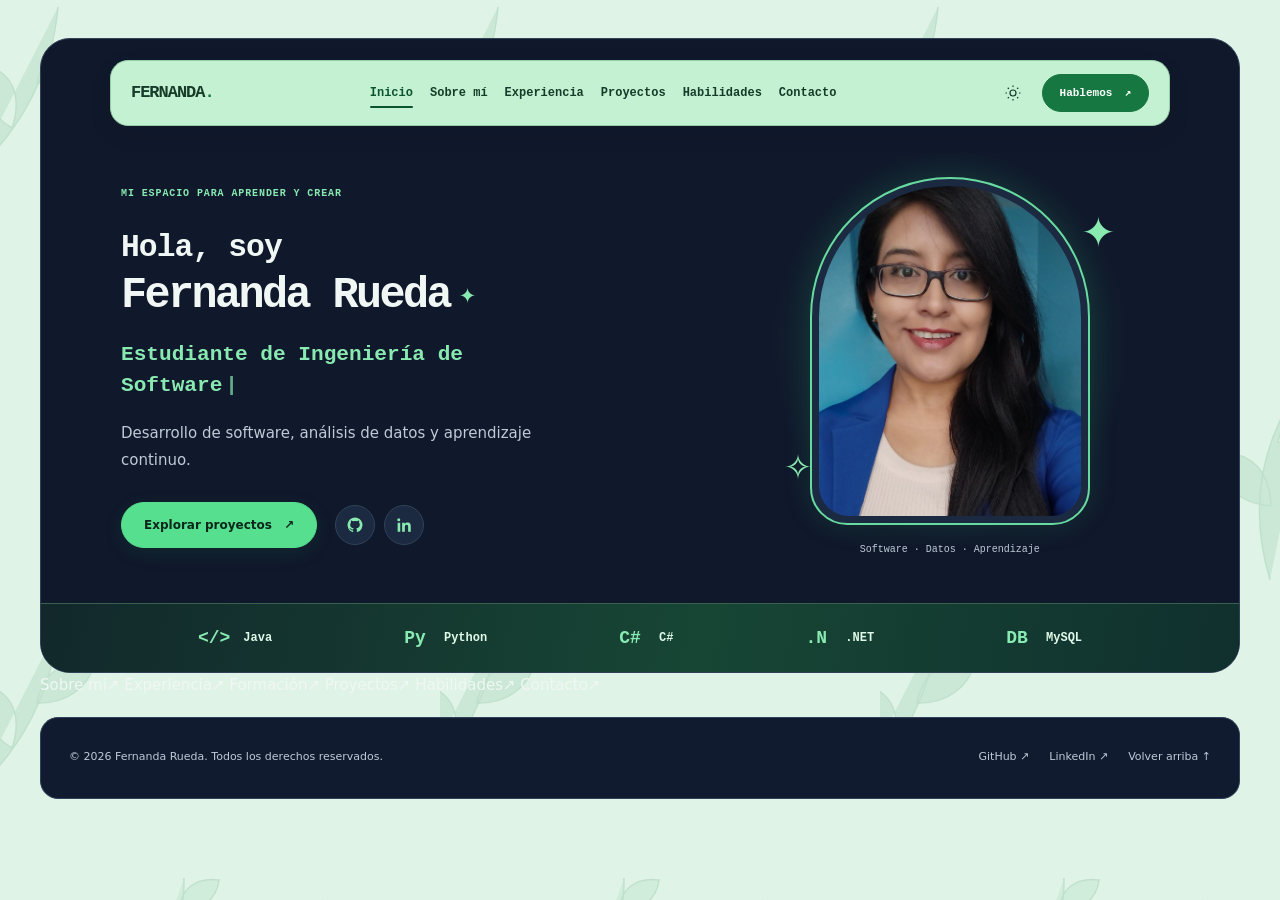
==== commit 519e1436: "Actualizar diseno portafolio" ====
--- a/index.html
+++ b/index.html
@@ -3,98 +3,68 @@
 <head>
   <meta charset="UTF-8">
   <meta name="viewport" content="width=device-width, initial-scale=1">
-  <meta name="description" content="Portafolio de Fernanda Rueda, estudiante de Ingeniería de Software en la Escuela Politécnica Nacional. Proyectos de software, datos y computación gráfica.">
-  <meta name="theme-color" content="#0d0d0d">
+  <meta name="description" content="Fernanda Rueda, estudiante de Ingeniería de Software. Conoce mi formación, experiencia, habilidades y proyectos.">
+  <meta name="theme-color" content="#dff3e7">
   <title>Fernanda Rueda · Portafolio</title>
+  <link rel="icon" href="favicon.svg" type="image/svg+xml">
   <script src="tema.js"></script>
   <link rel="stylesheet" href="estilos.css">
   <script src="app.js" defer></script>
-  <link rel="icon" href="favicon.svg" type="image/svg+xml">
 </head>
 <body id="inicio">
   <a class="skip-link" href="#contenido">Saltar al contenido</a>
   <header class="site-header">
-    <div class="container header-inner">
-      <a class="brand" href="index.html" aria-label="Fernanda Rueda, inicio">Fernanda Rueda<span class="brand-dot" aria-hidden="true">.</span></a>
+    <div class="header-inner">
+      <a class="brand" href="index.html" aria-label="Fernanda Rueda, inicio">FERNANDA<span class="brand-dot">.</span></a>
       <nav class="primary-navigation" id="primary-navigation" data-navigation aria-label="Navegación principal">
         <a href="index.html" aria-current="page">Inicio</a>
-        <a href="3_portafolio.html">Proyectos</a>
         <a href="index.html#sobre-mi">Sobre mí</a>
         <a href="2_experienciaLaboral.html">Experiencia</a>
+        <a href="3_portafolio.html">Proyectos</a>
+        <a href="index.html#habilidades">Habilidades</a>
         <a href="4_contactame.html">Contacto</a>
       </nav>
       <div class="header-actions">
-        <button class="theme-toggle" type="button" data-theme-toggle aria-label="Activar modo claro" aria-pressed="true" hidden>
-          <svg viewBox="0 0 24 24" fill="none" stroke="currentColor" stroke-width="1.5" aria-hidden="true"><circle cx="12" cy="12" r="4"/><path d="M12 2v2m0 16v2M2 12h2m16 0h2M5 5l1.5 1.5m11 11L19 19M5 19l1.5-1.5m11-11L19 5"/></svg>
-          <span data-theme-label>Modo claro</span>
-        </button>
-        <button class="menu-toggle" type="button" data-menu-toggle aria-expanded="false" aria-controls="primary-navigation" hidden><span>Menú</span><svg viewBox="0 0 24 24" fill="none" stroke="currentColor" stroke-width="1.5" aria-hidden="true"><path d="M4 6h16M4 12h16M4 18h16"/></svg></button>
+        <button class="theme-toggle" type="button" data-theme-toggle aria-label="Activar modo claro" aria-pressed="true" hidden><svg viewBox="0 0 24 24" fill="none" stroke="currentColor" stroke-width="1.6" aria-hidden="true"><circle cx="12" cy="12" r="4"/><path d="M12 2v2m0 16v2M2 12h2m16 0h2M5 5l1.5 1.5m11 11L19 19M5 19l1.5-1.5m11-11L19 5"/></svg><span class="sr-only" data-theme-label>Modo claro</span></button>
+        <a class="button nav-contact" href="4_contactame.html">Hablemos <span aria-hidden="true">↗</span></a>
+        <button class="menu-toggle" type="button" data-menu-toggle aria-expanded="false" aria-controls="primary-navigation" hidden><span>Menú</span><svg viewBox="0 0 24 24" fill="none" stroke="currentColor" stroke-width="1.6" aria-hidden="true"><path d="M4 6h16M4 12h16M4 18h16"/></svg></button>
       </div>
     </div>
   </header>
 
-  <main id="contenido" tabindex="-1">
-    <section class="hero container" aria-labelledby="presentacion">
-      <div class="hero-copy">
-        <p class="eyebrow">Software · Datos · Aprendizaje</p>
-        <h1 id="presentacion">Fernanda<br>Rueda</h1>
-        <p class="hero-role">Estudiante de Ingeniería de Software</p>
-        <p class="hero-description">Desarrollo de software, análisis de datos y aprendizaje continuo.</p>
-        <div class="hero-actions">
-          <a class="button button-primary" href="3_portafolio.html">Ver proyectos <span aria-hidden="true">↗</span></a>
-          <a class="button button-secondary" href="4_contactame.html">Contacto</a>
+  <main class="home-main container" id="contenido" tabindex="-1">
+    <section class="hero-panel" aria-labelledby="presentacion">
+      <div class="hero">
+        <div class="hero-copy">
+          <p class="eyebrow">Mi espacio para aprender y crear</p>
+          <h1 id="presentacion"><span class="hero-greeting">Hola, soy</span><br>Fernanda Rueda<span class="hero-spark" aria-hidden="true">✦</span></h1>
+          <p class="hero-role">Estudiante de Ingeniería de Software<span class="typing-caret" aria-hidden="true">|</span></p>
+          <p class="hero-description">Desarrollo de software, análisis de datos y aprendizaje continuo.</p>
+          <div class="hero-actions">
+            <a class="button button-primary" href="3_portafolio.html">Explorar proyectos <span aria-hidden="true">↗</span></a>
+            <div class="social-links" aria-label="Mis perfiles">
+              <a href="https://github.com/fernygeek" target="_blank" rel="noopener noreferrer" aria-label="GitHub de Fernanda (abre otra pestaña)"><svg viewBox="0 0 24 24" fill="currentColor" aria-hidden="true"><path d="M12 2a10 10 0 0 0-3.16 19.49c.5.09.68-.22.68-.48v-1.86c-2.78.6-3.37-1.18-3.37-1.18-.45-1.16-1.11-1.47-1.11-1.47-.91-.62.07-.61.07-.61 1 .07 1.53 1.03 1.53 1.03.89 1.53 2.34 1.09 2.91.83.09-.65.35-1.09.64-1.34-2.22-.25-4.56-1.11-4.56-4.94 0-1.09.39-1.99 1.03-2.69-.1-.26-.45-1.27.1-2.65 0 0 .84-.27 2.75 1.03A9.6 9.6 0 0 1 12 6.82c.85 0 1.71.11 2.51.34 1.91-1.3 2.75-1.03 2.75-1.03.55 1.38.2 2.39.1 2.65.64.7 1.03 1.6 1.03 2.69 0 3.84-2.34 4.68-4.57 4.93.36.31.68.92.68 1.85v2.76c0 .27.18.58.69.48A10 10 0 0 0 12 2Z"/></svg></a>
+              <a href="https://www.linkedin.com/in/ruth-fernanda-rueda" target="_blank" rel="noopener noreferrer" aria-label="LinkedIn de Fernanda (abre otra pestaña)"><svg viewBox="0 0 24 24" fill="currentColor" aria-hidden="true"><path d="M5 3a2 2 0 1 0 0 4 2 2 0 0 0 0-4ZM3.5 9H7v12H3.5V9Zm6 0H13v1.6c.5-1 1.7-1.9 3.6-1.9 3.8 0 4.4 2.4 4.4 5.5V21h-3.5v-6c0-1.4 0-3.2-2-3.2s-2.4 1.5-2.4 3.1V21H9.5V9Z"/></svg></a>
+            </div>
+          </div>
         </div>
+        <figure class="hero-portrait"><div class="portrait-halo" aria-hidden="true"></div><div class="portrait-frame"><img src="img/fotoPerfil.jpg" width="1095" height="1600" fetchpriority="high" alt="Retrato de Fernanda Rueda"></div><figcaption>Software · Datos · Aprendizaje</figcaption><span class="portrait-spark spark-one" aria-hidden="true">✦</span><span class="portrait-spark spark-two" aria-hidden="true">✧</span></figure>
       </div>
-      <figure class="hero-portrait">
-        <div class="portrait-frame"><img src="img/fotoPerfil.jpg" alt="Retrato de Fernanda Rueda" width="1095" height="1600" fetchpriority="high"></div>
-        <figcaption>Fernanda Rueda</figcaption>
-      </figure>
+      <ul class="tech-ribbon" aria-label="Tecnologías de mis proyectos">
+        <li><span aria-hidden="true">&lt;/&gt;</span>Java</li><li><span aria-hidden="true">Py</span>Python</li><li><span aria-hidden="true">C#</span>C#</li><li><span aria-hidden="true">.N</span>.NET</li><li><span aria-hidden="true">DB</span>MySQL</li>
+      </ul>
     </section>
 
-    <section class="section featured-section" aria-labelledby="proyectos-seleccionados">
-      <div class="container">
-        <div class="section-heading">
-          <div><p class="eyebrow">Una selección de mi trabajo</p><h2 class="section-title" id="proyectos-seleccionados">Proyectos seleccionados</h2></div>
-          <a class="text-link" href="3_portafolio.html">Ver los 9 proyectos <span aria-hidden="true">↗</span></a>
-        </div>
-        <article class="featured-project featured-project-primary" aria-labelledby="destacado-glaciares">
-          <a class="featured-image" href="3_portafolio.html#glaciares" aria-label="Ver el proyecto de investigación del glaciar Antisana 15"><img src="img/antisana1.png" width="1126" height="542" loading="lazy" alt="Mapa de ubicación del glaciar Antisana en Ecuador y de los glaciares AG15 y AG12"></a>
-          <div class="featured-content">
-            <p class="eyebrow">Investigación en Machine Learning</p>
-            <h3 id="destacado-glaciares">Antisana 15</h3>
-            <p>Participación en una investigación sobre el retroceso glaciar mediante modelos predictivos y datos climáticos.</p>
-            <ul class="tech-list" aria-label="Tecnologías de Antisana 15"><li>Python</li><li>KNN</li><li>Random Forest</li></ul>
-            <a class="text-link" href="3_portafolio.html#glaciares">Ver proyecto <span aria-hidden="true">↗</span></a>
-          </div>
-        </article>
-        <article class="featured-project featured-project-secondary" aria-labelledby="destacado-ipets">
-          <a class="featured-image" href="3_portafolio.html#ipets" aria-label="Ver el proyecto iPets"><img src="img/ipets.png" width="987" height="664" loading="lazy" alt="Pantalla del sistema de gestión de iPets Shop con módulos de compras, clientes, citas y facturación"></a>
-          <div class="featured-content"><p class="eyebrow">Desarrollo de software</p><h3 id="destacado-ipets">iPets</h3><p>Gestión de clientes, mascotas, citas e inventario.</p><ul class="tech-list" aria-label="Tecnologías de iPets"><li>C#</li><li>.NET</li></ul></div>
-          <a class="text-link" href="3_portafolio.html#ipets">Ver proyecto <span aria-hidden="true">↗</span></a>
-        </article>
-      </div>
-    </section>
-
-    <section class="section about-section container" id="sobre-mi" aria-labelledby="sobre-mi-titulo">
-      <div class="about-heading"><p class="eyebrow">Un poco sobre mí</p><h2 class="section-title" id="sobre-mi-titulo">Aprender, crear<br>y seguir creciendo.</h2></div>
-      <div class="about-content">
-        <p>Hola, mi nombre es Fernanda Rueda, estudiante de la carrera de Ingeniería de Software en la Escuela Politécnica Nacional y puedo describirme como una persona amigable, perseverante y entusiasta. Me gusta aprender nuevos temas, disfrutar de las cosas sencillas de la vida, capacitarme para mejorar mis habilidades, enfrentarme a nuevos retos y estoy comprometida con mi formación profesional y con mi desarrollo personal.</p>
-        <div class="skills-block"><h3>Tecnologías de mis proyectos</h3><ul class="skills-list" aria-label="Habilidades y tecnologías"><li><span aria-hidden="true">01</span>Java</li><li><span aria-hidden="true">02</span>Python</li><li><span aria-hidden="true">03</span>C#</li><li><span aria-hidden="true">04</span>.NET</li><li><span aria-hidden="true">05</span>MySQL</li></ul></div>
-        <a class="text-link" href="2_experienciaLaboral.html">Conoce mi experiencia <span aria-hidden="true">↗</span></a>
-      </div>
-    </section>
-
-    <section class="section experience-preview" aria-labelledby="trayectoria-titulo">
-      <div class="container">
-        <div class="section-heading"><div><p class="eyebrow">Formación en práctica</p><h2 class="section-title" id="trayectoria-titulo">Mi experiencia</h2></div><a class="text-link" href="2_experienciaLaboral.html">Ver experiencia completa <span aria-hidden="true">↗</span></a></div>
-        <a class="experience-preview-row" href="2_experienciaLaboral.html#investigacion"><time datetime="2025">2025</time><div><h3>Investigación en Machine Learning</h3><p>Glaciar Antisana 15 · Participación en investigación</p></div><span aria-hidden="true">↗</span></a>
-        <a class="experience-preview-row" href="2_experienciaLaboral.html#pasantia"><time datetime="2023">2023</time><div><h3>Pasante</h3><p>Agencia de Regulación y Control de Energía y Recursos Naturales no Renovables</p></div><span aria-hidden="true">↗</span></a>
-      </div>
-    </section>
-
-    <section class="contact-banner container" aria-labelledby="contacto-titulo"><div><p class="eyebrow">Sigamos en contacto</p><h2 class="section-title" id="contacto-titulo">¿Tienes una idea o proyecto?<br>Conversemos.</h2></div><div class="contact-banner-actions"><a class="button button-primary" href="4_contactame.html">Contacto <span aria-hidden="true">↗</span></a><a class="text-link" href="https://wa.me/593999999999" target="_blank" rel="noopener noreferrer">WhatsApp <span aria-hidden="true">↗</span><span class="sr-only"> (abre otra pestaña)</span></a></div></section>
+    <nav class="page-directory" aria-label="Explora las páginas del portafolio">
+      <a id="sobre-mi" href="sobre-mi.html"><span>Sobre mí</span><span aria-hidden="true">↗</span></a>
+      <a id="experiencia" href="2_experienciaLaboral.html"><span>Experiencia</span><span aria-hidden="true">↗</span></a>
+      <a id="formacion" href="formacion.html"><span>Formación</span><span aria-hidden="true">↗</span></a>
+      <a id="proyectos" href="3_portafolio.html"><span>Proyectos</span><span aria-hidden="true">↗</span></a>
+      <a id="habilidades" href="habilidades.html"><span>Habilidades</span><span aria-hidden="true">↗</span></a>
+      <a id="contacto" href="4_contactame.html"><span>Contacto</span><span aria-hidden="true">↗</span></a>
+    </nav>
   </main>
 
-  <footer class="site-footer"><div class="container footer-inner"><p>© 2026 Fernanda Rueda. Todos los derechos reservados.</p><div class="footer-links"><a href="https://github.com/fernygeek" target="_blank" rel="noopener noreferrer">GitHub <span aria-hidden="true">↗</span><span class="sr-only"> (abre otra pestaña)</span></a><a href="https://www.linkedin.com/in/ruth-fernanda-rueda" target="_blank" rel="noopener noreferrer">LinkedIn <span aria-hidden="true">↗</span><span class="sr-only"> (abre otra pestaña)</span></a><a href="#inicio">Volver arriba <span aria-hidden="true">↑</span></a></div></div></footer>
+  <footer class="site-footer container"><div class="footer-inner"><p>© 2026 Fernanda Rueda. Todos los derechos reservados.</p><div class="footer-links"><a href="https://github.com/fernygeek" target="_blank" rel="noopener noreferrer">GitHub <span aria-hidden="true">↗</span><span class="sr-only"> (abre otra pestaña)</span></a><a href="https://www.linkedin.com/in/ruth-fernanda-rueda" target="_blank" rel="noopener noreferrer">LinkedIn <span aria-hidden="true">↗</span><span class="sr-only"> (abre otra pestaña)</span></a><a href="#inicio">Volver arriba <span aria-hidden="true">↑</span></a></div></div></footer>
 </body>
 </html>
--- a/estilos.css
+++ b/estilos.css
@@ -1,350 +1,425 @@
-/* Shared visual system: the approved black and orange editorial proposal. */
+/* Mint, emerald and midnight panels inspired by the user's layout reference. */
 :root {
   color-scheme: dark;
-  --bg: #0d0d0d;
-  --header: #000;
-  --panel: #151515;
-  --text: #f5f5f5;
-  --muted: #c5c5c5;
-  --accent: #ff6a00;
-  --accent-hover: #ff8a36;
-  --button-text: #0d0d0d;
-  --line: #353535;
-  --control-border: #858585;
-  --focus: #ff8a36;
-  --error: #ffaca7;
-  --success: #95e1b2;
-  --image-bg: #050505;
-  --serif: Georgia, 'Times New Roman', serif;
+  --page-bg: #dff3e7;
+  --bg: #10182b;
+  --panel: #111b30;
+  --card: #1b2941;
+  --card-deep: #142036;
+  --text: #f0f7f4;
+  --muted: #becbd7;
+  --accent: #88eab1;
+  --accent-hover: #a7f3c6;
+  --button: #55df8e;
+  --button-text: #09271b;
+  --line: #314258;
+  --control-border: #718b85;
+  --focus: #a6f4c5;
+  --error: #ffb4ae;
+  --success: #9df0b9;
+  --image-bg: #0a1222;
+  --nav-bg: #c5f1d3;
+  --nav-text: #163c29;
+  --nav-active: #0b5430;
+  --display: Consolas, 'SFMono-Regular', 'Liberation Mono', monospace;
   --sans: 'Segoe UI', system-ui, -apple-system, BlinkMacSystemFont, Arial, sans-serif;
+  --serif: var(--display);
 }
 :root[data-theme='light'] {
   color-scheme: light;
-  --bg: #fafafa;
-  --header: #fff;
-  --panel: #f0f0f0;
-  --text: #191919;
-  --muted: #525252;
-  --accent: #a83b00;
-  --accent-hover: #843000;
+  --page-bg: #e5f5e9;
+  --bg: #f5fbf7;
+  --panel: #f5fbf7;
+  --card: #e4f1e9;
+  --card-deep: #eaf6ee;
+  --text: #142f25;
+  --muted: #405e51;
+  --accent: #145c39;
+  --accent-hover: #0d492b;
+  --button: #177443;
   --button-text: #fff;
-  --line: #d0d0d0;
-  --control-border: #747474;
-  --focus: #a83b00;
-  --error: #b02020;
-  --success: #1c6335;
-  --image-bg: #e7e7e7;
+  --line: #b4cebd;
+  --control-border: #638672;
+  --focus: #145c39;
+  --error: #a62027;
+  --success: #17623b;
+  --image-bg: #d8e8df;
+  --nav-bg: #bcecc9;
+  --nav-text: #163c29;
+  --nav-active: #0b5430;
 }
 * { box-sizing: border-box; }
-html { scroll-behavior: smooth; scroll-padding-top: 110px; }
-body { margin: 0; background: var(--bg); color: var(--text); font: 17px/1.65 var(--sans); min-height: 100vh; display: flex; flex-direction: column; }
-main { flex: 1; }
-h1, h2, h3, p, figure, ul, ol { margin: 0; }
-h1, h2, h3 { line-height: 1.2; }
+html { scroll-behavior: smooth; scroll-padding-top: 115px; }
+body { margin: 0; padding: 36px 0 24px; color: var(--text); font: 15px/1.7 var(--sans); background: var(--page-bg) url('img/botanica.svg') repeat; background-size: 440px 620px; }
+h1, h2, h3, h4, p, figure, ul, ol { margin: 0; }
+h1, h2, h3, h4 { line-height: 1.3; }
 img { display: block; max-width: 100%; height: auto; }
 svg { width: 22px; height: 22px; flex-shrink: 0; }
-a { color: inherit; text-decoration: none; text-underline-offset: 5px; }
+a { color: inherit; text-decoration: none; text-underline-offset: 4px; }
 button, input, textarea { font: inherit; }
 button { cursor: pointer; }
-button, a { -webkit-tap-highlight-color: transparent; }
-button, input, textarea { border-radius: 0; }
 [hidden] { display: none !important; }
-:where(a, button, input, textarea, summary):focus-visible { outline: 3px solid var(--focus); outline-offset: 5px; }
-:where(a, button) { transition: color .18s ease, background-color .18s ease, border-color .18s ease, transform .18s ease; }
-::selection { background: var(--accent); color: var(--button-text); }
-.container { width: min(1240px, calc(100% - 96px)); margin-inline: auto; }
-.section { padding-block: 88px; }
-.eyebrow { color: var(--accent); font-size: 12px; font-weight: 700; line-height: 1.5; letter-spacing: .055em; text-transform: uppercase; }
-.section-title { font: 400 clamp(30px, 3.3vw, 46px)/1.16 var(--serif); letter-spacing: -.025em; }
-.section-heading { display: flex; align-items: flex-end; justify-content: space-between; gap: 28px; margin-bottom: 42px; }
-.section-heading .eyebrow { margin-bottom: 12px; }
-.text-link { display: inline-flex; align-items: center; gap: 14px; color: var(--accent); font-size: 15px; font-weight: 650; padding-block: 7px; }
+:where(a, button, input, textarea, summary):focus-visible { outline: 3px solid var(--focus); outline-offset: 4px; }
+:where(a, button) { transition: color .18s, background-color .18s, border-color .18s, transform .18s; -webkit-tap-highlight-color: transparent; }
+::selection { background: var(--button); color: var(--button-text); }
+.container { width: min(1280px, calc(100% - 80px)); margin-inline: auto; }
+main { margin-top: 24px; }
+body:has(.site-header[data-enhanced]) main { margin-top: -88px; }
+.eyebrow { font: 700 10px/1.6 var(--display); letter-spacing: .09em; text-transform: uppercase; color: var(--accent); }
+.section-title { font: 700 clamp(30px, 4vw, 48px)/1.2 var(--display); letter-spacing: -.05em; }
+.section-title em { color: var(--accent); font-style: normal; }
+.text-link { display: inline-flex; align-items: center; gap: 10px; color: var(--accent); font-size: 12px; font-weight: 650; padding-block: 8px; }
 .text-link:hover { text-decoration: underline; }
-.text-link > span[aria-hidden] { font-size: 21px; }
-.button { display: inline-flex; align-items: center; justify-content: center; gap: 24px; min-height: 52px; border: 1px solid transparent; padding: 13px 25px; font-size: 15px; font-weight: 650; text-align: center; line-height: 1.5; }
-.button-primary { color: var(--button-text); background: var(--accent); border-color: var(--accent); }
-.button-primary:hover { background: var(--accent-hover); border-color: var(--accent-hover); }
-.button-secondary { color: var(--accent); border-color: var(--accent); background: transparent; }
-.button-secondary:hover { background: var(--panel); }
-.button:active { transform: translateY(1px); }
-.sr-only { position: absolute; width: 1px; height: 1px; padding: 0; margin: -1px; overflow: hidden; clip-path: inset(50%); white-space: nowrap; border: 0; }
-.skip-link { position: fixed; z-index: 30; top: -90px; left: 20px; padding: 14px 22px; background: var(--accent); color: var(--button-text); font-weight: 650; }
-.skip-link:focus { top: 14px; }
-
-/* Navigation stays readable without JavaScript; the mobile menu is an enhancement. */
-.site-header { position: sticky; top: 0; z-index: 20; background: var(--header); border-bottom: 1px solid var(--line); }
-.header-inner { min-height: 88px; display: flex; align-items: center; justify-content: space-between; gap: 24px; }
-.brand { flex-shrink: 0; font: 400 25px/1.2 var(--serif); letter-spacing: -.025em; padding-block: 12px; }
-.brand-dot { color: var(--accent); }
-.primary-navigation { display: flex; align-items: center; gap: 26px; margin-left: auto; }
-.primary-navigation a { position: relative; font-size: 13px; padding-block: 14px; white-space: nowrap; color: var(--muted); }
-.primary-navigation a:hover, .primary-navigation a[aria-current] { color: var(--accent); }
-.primary-navigation a[aria-current]::after { content: ''; position: absolute; height: 2px; background: var(--accent); left: 0; right: 0; bottom: 7px; }
-.header-actions { display: flex; align-items: center; flex-shrink: 0; gap: 12px; }
-.theme-toggle, .menu-toggle { display: inline-flex; align-items: center; justify-content: center; gap: 9px; min-height: 44px; border: 0; background: transparent; color: var(--muted); font-size: 12px; padding: 8px 10px; }
-.theme-toggle { padding-left: 20px; border-left: 1px solid var(--line); }
-.theme-toggle svg { width: 19px; height: 19px; }
-.theme-toggle:hover, .menu-toggle:hover { color: var(--accent); }
-.menu-toggle { display: none; color: var(--text); }
-.menu-toggle svg { color: var(--accent); }
-
-/* Spacious asymmetric introduction, faithful to the chosen previous proposal. */
-.hero { display: grid; grid-template-columns: 1.5fr 1fr; align-items: center; gap: 70px; padding-block: 88px 94px; }
-.hero-copy > .eyebrow { margin-bottom: 26px; }
-.hero h1 { font: 400 clamp(76px, 8vw, 112px)/.96 var(--serif); letter-spacing: -.04em; margin-left: -5px; }
-.hero-role { color: var(--accent); font-size: clamp(22px, 2vw, 28px); line-height: 1.4; margin-top: 32px; max-width: 36ch; }
-.hero-description { color: var(--muted); font-size: 20px; line-height: 1.6; max-width: 40ch; margin-top: 18px; }
-.hero-actions { display: flex; flex-wrap: wrap; gap: 16px; margin-top: 34px; }
-.hero-portrait { width: min(100%, 310px); justify-self: end; margin-right: 14px; }
-.portrait-frame { position: relative; isolation: isolate; }
-.portrait-frame::before { content: ''; position: absolute; inset: 14px -14px -14px 14px; background: var(--accent); z-index: -1; }
-.portrait-frame img { width: 100%; aspect-ratio: 1095 / 1600; object-fit: cover; }
-.hero-portrait figcaption { font: 11px/1.4 Consolas, monospace; text-transform: uppercase; letter-spacing: .07em; margin-top: 27px; color: var(--muted); }
-
-/* Project stories use real, uncropped screenshots and distinct proportions. */
-.featured-section { background: var(--panel); padding-top: 56px; }
-.featured-section > .container { border-top: 1px solid var(--accent); padding-top: 34px; }
-.featured-project { display: grid; align-items: center; gap: 40px; }
-.featured-project-primary { grid-template-columns: 1.1fr 1fr; padding-block: 6px 36px; }
-.featured-image { display: block; min-width: 0; background: var(--image-bg); border: 1px solid var(--line); }
-.featured-image img { width: 100%; object-fit: contain; }
-.featured-image:hover { border-color: var(--accent); }
-.featured-content { min-width: 0; }
-.featured-content h3 { font: 400 clamp(30px, 3vw, 42px)/1.2 var(--serif); margin-block: 12px; }
-.featured-content > p:not(.eyebrow) { color: var(--muted); font-size: 16px; max-width: 55ch; }
-.tech-list { display: flex; flex-wrap: wrap; list-style: none; gap: 8px 0; padding: 0; color: var(--muted); font-size: 13px; line-height: 1.5; margin-block: 18px; }
-.tech-list li + li::before { content: '·'; padding-inline: 10px; color: var(--accent); }
-.featured-project-secondary { grid-template-columns: 210px 1fr auto; padding-top: 30px; border-top: 1px solid var(--line); }
-.featured-project-secondary h3 { font-size: 34px; margin-block: 7px; }
-.featured-project-secondary .tech-list { margin-block: 10px 0; }
-.about-section { display: grid; grid-template-columns: 1fr 1.1fr; gap: 80px; padding-block: 100px; scroll-margin-top: 20px; }
-.about-heading > .eyebrow { margin-bottom: 18px; }
-.about-content > p { color: var(--muted); }
-.skills-block { margin-block: 35px 25px; }
-.skills-block h3 { font-size: 14px; font-weight: 600; margin-bottom: 16px; }
-.skills-list { list-style: none; padding: 0; display: flex; flex-wrap: wrap; gap: 10px; }
-.skills-list li { border: 1px solid var(--line); padding: 8px 14px; font-size: 15px; }
-.skills-list span { font: 10px/1 Consolas, monospace; color: var(--accent); margin-right: 9px; }
-.experience-preview { border-top: 1px solid var(--line); }
-.experience-preview-row { display: grid; grid-template-columns: 92px 1fr 24px; gap: 24px; padding-block: 26px; border-top: 1px solid var(--line); }
-.experience-preview-row time { color: var(--accent); font: 18px/1.5 Consolas, monospace; }
-.experience-preview-row h3 { font-size: 20px; font-weight: 500; margin-bottom: 7px; }
-.experience-preview-row p { color: var(--muted); font-size: 14px; max-width: 75ch; }
-.experience-preview-row > span { color: var(--accent); font-size: 24px; }
-.experience-preview-row:hover h3 { text-decoration: underline; text-underline-offset: 5px; }
-.contact-banner { border-top: 1px solid var(--accent); display: flex; justify-content: space-between; align-items: center; gap: 36px; padding-block: 60px 70px; }
-.contact-banner .eyebrow { margin-bottom: 15px; }
-.contact-banner .section-title { font-size: clamp(28px, 3.4vw, 44px); }
-.contact-banner-actions { display: flex; flex-direction: column; align-items: flex-start; gap: 12px; }
-.site-footer { border-top: 1px solid var(--line); background: var(--header); color: var(--muted); font-size: 12px; }
-.footer-inner, .site-footer > .container { min-height: 98px; display: flex; align-items: center; justify-content: space-between; gap: 28px; padding-block: 24px; }
-.footer-links { display: flex; flex-wrap: wrap; gap: 8px 24px; }
+.text-link > span[aria-hidden] { font-size: 17px; }
+.button { display: inline-flex; align-items: center; justify-content: center; gap: 12px; min-height: 46px; padding: 11px 22px; border: 1px solid transparent; border-radius: 28px; font-size: 12px; font-weight: 700; line-height: 1.5; text-align: center; }
+.button-primary { background: var(--button); border-color: var(--button); color: var(--button-text); box-shadow: 0 5px 20px #10b85a1c; }
+.button-primary:hover { background: var(--accent-hover); color: var(--button-text); transform: translateY(-2px); }
+:root[data-theme='light'] .button-primary:hover { color: #fff; }
+.button-secondary { background: transparent; border-color: var(--control-border); color: var(--accent); }
+.button-secondary:hover { border-color: var(--accent); background: var(--card); }
+.sr-only { position: absolute; width: 1px; height: 1px; margin: -1px; padding: 0; overflow: hidden; clip-path: inset(50%); white-space: nowrap; border: 0; }
+.skip-link { position: fixed; top: -90px; left: 20px; z-index: 40; background: #c5f1d3; color: #163c29; padding: 12px 20px; font-weight: 700; border-radius: 12px; }
+.skip-link:focus { top: 10px; }
+
+/* A floating mint navigation bar sits inside the first midnight panel. */
+.site-header { position: sticky; top: 20px; z-index: 20; width: min(1060px, calc(100% - 160px)); margin: 24px auto 0; border: 1px solid #93cca5; border-radius: 18px; background: var(--nav-bg); color: var(--nav-text); box-shadow: 0 8px 25px #061b1812; }
+.header-inner { min-height: 64px; padding: 8px 20px; display: flex; align-items: center; gap: 22px; }
+.brand { font: 800 17px/1.2 var(--display); flex-shrink: 0; letter-spacing: -.06em; padding-block: 10px; }
+.brand-dot { color: #13723e; }
+.primary-navigation { margin-left: auto; display: flex; align-items: center; gap: 17px; }
+.primary-navigation a { position: relative; color: var(--nav-text); font: 700 12px/1.5 var(--display); padding-block: 14px; white-space: nowrap; }
+.primary-navigation a:hover, .primary-navigation a[aria-current] { color: var(--nav-active); }
+.primary-navigation a[aria-current]::after { content: ''; position: absolute; height: 2px; background: var(--nav-active); left: 0; right: 0; bottom: 8px; border-radius: 2px; }
+.header-actions { display: flex; align-items: center; gap: 9px; margin-left: auto; flex-shrink: 0; }
+.theme-toggle, .menu-toggle { display: inline-flex; align-items: center; justify-content: center; gap: 6px; min-width: 40px; min-height: 44px; background: transparent; border: 0; border-radius: 10px; color: var(--nav-text); padding: 7px; font-size: 12px; }
+.theme-toggle svg { width: 18px; height: 18px; }
+.menu-toggle { display: none; }
+.menu-toggle svg { width: 19px; height: 19px; }
+.theme-toggle:hover, .menu-toggle:hover { background: #143f2912; }
+.site-header :where(a, button):focus-visible { outline-color: #0b5430; }
+.nav-contact { min-height: 38px; padding: 9px 17px; background: #167840; color: #fff; border: 1px solid #167840; font: 700 11px/1.5 var(--display); }
+.nav-contact:hover { background: #0f6032; }
+
+/* Hero: copy at left, the real portrait at right, technologies along the base. */
+.hero-panel { background: var(--bg); border: 1px solid var(--line); border-radius: 30px; overflow: hidden; }
+.hero { min-height: 530px; padding: 138px 80px 46px; display: grid; grid-template-columns: 1.35fr 1fr; align-items: center; gap: 55px; }
+.hero-copy > .eyebrow { margin-bottom: 17px; }
+.hero h1 { font: 800 clamp(32px, 3.4vw, 48px)/1.18 var(--display); letter-spacing: -.06em; }
+.hero-greeting { font-size: .72em; font-weight: 600; letter-spacing: -.03em; }
+.hero-spark { font-size: .65em; color: var(--accent); display: inline-block; padding-left: 9px; vertical-align: middle; }
+.hero-role { color: var(--accent); font: 700 clamp(17px, 1.65vw, 23px)/1.45 var(--display); margin-top: 18px; max-width: 33ch; }
+.typing-caret { padding-left: 3px; opacity: .7; }
+.hero-description { color: var(--muted); max-width: 44ch; font-size: 15px; line-height: 1.8; margin-top: 20px; }
+.hero-actions { display: flex; align-items: center; flex-wrap: wrap; gap: 18px; margin-top: 28px; }
+.social-links { display: flex; gap: 9px; }
+.social-links a { display: inline-flex; align-items: center; justify-content: center; width: 40px; height: 40px; border: 1px solid var(--line); border-radius: 50%; background: var(--card); color: var(--accent); }
+.social-links svg { width: 18px; height: 18px; }
+.social-links a:hover { border-color: var(--accent); transform: translateY(-2px); }
+.hero-portrait { width: 280px; max-width: 100%; position: relative; justify-self: center; isolation: isolate; }
+.portrait-halo { position: absolute; inset: -35px -45px 15px; z-index: -1; background: radial-gradient(ellipse, #32d47b38, transparent 70%); }
+.portrait-frame { position: relative; width: 100%; border: 2px solid #67daa0; padding: 7px; border-radius: 150px 150px 40px 40px; background: var(--card); box-shadow: 0 0 30px #31d37924; }
+.portrait-frame img { width: 100%; height: 330px; object-fit: cover; object-position: center 36%; border-radius: 140px 140px 32px 32px; }
+.hero-portrait figcaption { font: 10px/1.5 var(--display); text-align: center; color: var(--muted); margin-top: 17px; }
+.portrait-spark { position: absolute; color: var(--accent); }
+.spark-one { font-size: 42px; top: 20px; right: -26px; }
+.spark-two { font-size: 34px; bottom: 60px; left: -26px; }
+.tech-ribbon { list-style: none; display: flex; justify-content: space-evenly; align-items: center; gap: 20px; padding: 18px 50px; border-top: 1px solid #37614a; background: linear-gradient(100deg, #12282b, #174635 55%, #10302e); color: #e0f9e9; }
+.tech-ribbon li { display: flex; align-items: center; gap: 13px; font: 600 12px/1.5 var(--display); }
+.tech-ribbon li > span { display: inline-flex; align-items: center; justify-content: center; height: 32px; min-width: 32px; font: 600 18px/1 var(--display); color: #88eab1; }
+
+/* Two columns of distinct content panels, matching the reference composition. */
+.panel-grid { display: grid; grid-template-columns: repeat(2, minmax(0, 1fr)); gap: 18px; margin-top: 18px; }
+.portfolio-panel { min-width: 0; padding: 32px; display: flex; flex-direction: column; background: var(--panel); border: 1px solid var(--line); border-radius: 23px; position: relative; isolation: isolate; scroll-margin-top: 110px; }
+.panel-heading { text-align: center; margin-bottom: 26px; }
+.panel-heading .eyebrow { margin-bottom: 9px; font-size: 9px; }
+.panel-heading h2 { color: var(--accent); font: 700 23px/1.3 var(--display); letter-spacing: -.04em; }
+.panel-heading h2 > span { font: 16px/1 var(--sans); padding-inline: 4px; }
+.panel-description { color: var(--muted); font-size: 13px; text-align: center; margin: -12px 0 25px; }
+.panel-bottom-link { margin-top: auto; padding-top: 22px; align-self: flex-start; }
+.about-intro { color: var(--text); font: 700 17px/1.5 var(--display); margin-bottom: 17px; max-width: 29ch; }
+.biography { color: var(--muted); font-size: 14px; line-height: 1.85; position: relative; z-index: 1; }
+.about-values { display: flex; flex-wrap: wrap; gap: 8px; margin-block: 22px 10px; }
+.about-values span { color: var(--accent); padding: 5px 11px; border: 1px solid var(--line); border-radius: 20px; font-size: 11px; }
+.about-panel > .text-link { margin-top: auto; padding-top: 15px; align-self: flex-start; }
+.panel-leaf { position: absolute; bottom: 2px; right: 0; width: 160px; height: 180px; color: var(--accent); opacity: .1; pointer-events: none; z-index: -1; }
+.mini-timeline { list-style: none; padding: 0 0 0 15px; margin: 0; }
+.mini-timeline li { position: relative; border-left: 1px solid var(--line); padding: 0 0 24px 22px; }
+.mini-timeline li:last-child { padding-bottom: 0; }
+.timeline-dot { position: absolute; top: 4px; left: -5px; width: 9px; height: 9px; background: var(--accent); border-radius: 50%; box-shadow: 0 0 12px #61e69c35; }
+.timeline-top { display: flex; flex-wrap: wrap; align-items: center; gap: 10px; margin-bottom: 8px; }
+.timeline-top time { color: var(--accent); font: 700 12px/1.5 var(--display); }
+.timeline-top > span { color: var(--muted); font-size: 10px; }
+.mini-timeline h3 { font: 700 15px/1.5 var(--display); margin-bottom: 6px; }
+.mini-timeline p { color: var(--muted); font-size: 13px; line-height: 1.7; }
+.mini-timeline .timeline-description { margin-top: 8px; font-size: 12px; }
+.mini-timeline .text-link { font-size: 11px; padding-top: 9px; }
+.education-card { background: var(--card); padding: 24px; border-radius: 15px; border: 1px solid var(--line); }
+.education-icon { display: flex; align-items: center; justify-content: center; width: 44px; height: 44px; border-radius: 12px; background: #6ce5a11a; color: var(--accent); margin-bottom: 16px; }
+.education-icon svg { width: 30px; height: 30px; }
+.education-card .eyebrow { font-size: 9px; }
+.education-card h3 { font: 700 18px/1.4 var(--display); margin-block: 9px; }
+.education-card > p:last-child { font-size: 13px; color: var(--muted); }
+.small-heading { font: 600 12px/1.6 var(--display); color: var(--muted); margin-block: 24px 12px; }
+.course-list { list-style: none; padding: 0; display: grid; gap: 10px; }
+.course-list li { display: flex; align-items: center; gap: 14px; padding: 9px 12px; background: var(--card-deep); border-radius: 8px; color: var(--muted); font-size: 12px; }
+.course-list li span { color: var(--accent); font: 11px/1 var(--display); }
+.education-panel > .text-link { margin-top: auto; padding-top: 20px; }
+.mini-project-grid { display: grid; grid-template-columns: repeat(3, minmax(0, 1fr)); gap: 12px; }
+.mini-project { min-width: 0; border-radius: 10px; overflow: hidden; background: var(--card); border: 1px solid var(--line); transition: border-color .18s, transform .18s; }
+.mini-project:hover { border-color: var(--accent); transform: translateY(-3px); }
+.mini-project > img { width: 100%; height: auto; aspect-ratio: 16 / 10; object-fit: contain; background: var(--image-bg); }
+.mini-project > div { padding: 12px 10px; }
+.mini-project h3 { font: 700 12px/1.45 var(--display); overflow-wrap: anywhere; }
+.mini-project p { color: var(--muted); font-size: 10px; line-height: 1.5; margin-top: 7px; }
+.mini-project-link { display: inline-block; color: var(--accent); font-size: 10px; margin-top: 9px; }
+.skill-cards { list-style: none; display: grid; gap: 12px; padding: 0; }
+.skill-cards li { display: flex; align-items: center; gap: 16px; padding: 16px; background: var(--card); border: 1px solid var(--line); border-radius: 12px; }
+.skill-icon { min-width: 40px; height: 40px; display: inline-flex; justify-content: center; align-items: center; background: #79e5a615; color: var(--accent); border-radius: 10px; font: 600 16px/1 var(--display); }
+.skill-cards h3 { font: 700 14px/1.5 var(--display); }
+.skill-cards p { font-size: 12px; color: var(--muted); margin-top: 3px; }
+.contact-shortcuts { display: flex; flex-wrap: wrap; justify-content: center; gap: 8px 20px; margin: -5px 0 14px; }
+.contact-shortcuts a { display: inline-flex; align-items: center; gap: 6px; min-height: 44px; color: var(--accent); font-size: 11px; padding-block: 8px; }
+.contact-shortcuts a:hover { text-decoration: underline; }
+
+/* Interior pages keep the same floating navigation and emerald panel system. */
+.interior-surface { background: var(--panel); border: 1px solid var(--line); border-radius: 28px; padding: 124px 48px 42px; }
+.page-intro { padding-block: 12px 35px; max-width: 800px; }
+.page-intro .eyebrow { margin-bottom: 12px; }
+.page-intro h1 { font: 700 clamp(32px, 4.5vw, 52px)/1.2 var(--display); letter-spacing: -.06em; }
+.page-intro > p:not(.eyebrow) { color: var(--muted); font-size: 16px; max-width: 65ch; margin-top: 18px; }
+.section { padding: 0; }
+.project-filters { display: flex; flex-wrap: wrap; gap: 10px; margin-bottom: 15px; }
+.project-filters button { color: var(--text); background: var(--card); border: 1px solid var(--control-border); border-radius: 22px; min-height: 44px; padding: 8px 18px; font-size: 12px; }
+.project-filters button:hover { border-color: var(--accent); }
+.project-filters button[aria-pressed='true'] { color: var(--button-text); background: var(--button); border-color: var(--button); font-weight: 700; }
+[data-project-status] { color: var(--muted); font-size: 12px; margin-bottom: 25px; min-height: 20px; }
+.project-list { display: grid; grid-template-columns: repeat(2, minmax(0, 1fr)); gap: 22px; }
+.project-entry { display: flex; min-width: 0; flex-direction: column; background: var(--card); border: 1px solid var(--line); border-radius: 18px; overflow: hidden; scroll-margin-top: 112px; }
+.project-media { display: block; background: var(--image-bg); border-bottom: 1px solid var(--line); }
+.project-media img { width: 100%; aspect-ratio: 16 / 9; object-fit: contain; }
+.project-media:hover { opacity: .9; }
+.project-content { padding: 25px; min-width: 0; }
+.project-number { display: block; font: 11px/1.4 var(--display); color: var(--accent); margin-bottom: 12px; }
+.project-category { color: var(--accent); font: 600 9px/1.6 var(--display); text-transform: uppercase; letter-spacing: .03em; margin-bottom: 10px; }
+.project-content h2 { font: 700 clamp(18px, 2vw, 25px)/1.4 var(--display); margin-bottom: 15px; letter-spacing: -.04em; overflow-wrap: anywhere; }
+.project-summary { color: var(--muted); font-size: 14px; }
+.tech-list { list-style: none; padding: 0; display: flex; flex-wrap: wrap; gap: 7px; margin-block: 18px; color: var(--accent); font-size: 10px; }
+.tech-list li { border: 1px solid var(--line); background: var(--card-deep); border-radius: 16px; padding: 4px 10px; }
+.project-details { font-size: 14px; margin-top: 15px; }
+.project-details summary { color: var(--accent); font-size: 12px; font-weight: 600; cursor: pointer; padding-block: 8px; }
+.project-details summary:hover { text-decoration: underline; text-underline-offset: 4px; }
+.project-details[open] summary { margin-bottom: 14px; }
+.project-details > p { color: var(--muted); }
+.project-details img { width: 100%; margin-top: 20px; border-radius: 10px; }
+.project-details .text-link { margin-top: 14px; }
+.filter-empty { padding: 30px; border: 1px solid var(--line); border-radius: 14px; }
+.filter-empty .button { margin-top: 15px; }
+.experience-list { display: grid; gap: 22px; }
+.experience-entry { display: grid; grid-template-columns: 140px 1fr; gap: 30px; padding: 32px; border: 1px solid var(--line); background: var(--card); border-radius: 18px; scroll-margin-top: 115px; }
+.experience-year { font: 700 30px/1.3 var(--display); color: var(--accent); }
+.experience-year > span { display: block; color: var(--muted); font: 12px/1.6 var(--sans); margin-top: 12px; }
+.experience-content { min-width: 0; }
+.experience-content > .eyebrow { margin-bottom: 12px; }
+.experience-content h2 { font: 700 clamp(22px, 2.5vw, 30px)/1.3 var(--display); margin-bottom: 16px; letter-spacing: -.04em; }
+.experience-organization, .experience-entity { color: var(--accent); margin-bottom: 15px; font-size: 16px; }
+.experience-summary, .experience-content > p:not(.eyebrow, .experience-organization, .experience-entity) { color: var(--muted); margin-bottom: 18px; }
+.experience-content h3 { font: 700 14px/1.5 var(--display); margin-block: 20px 12px; }
+.detail-list { padding-left: 20px; color: var(--muted); font-size: 14px; }
+.detail-list li { padding-left: 3px; margin-block: 9px; }
+.detail-list li::marker { color: var(--accent); }
+.contact-banner { margin-top: 18px; background: var(--panel); padding: 40px; border: 1px solid var(--line); border-radius: 22px; display: flex; justify-content: space-between; align-items: center; gap: 35px; }
+.contact-banner .eyebrow { margin-bottom: 12px; }
+.contact-banner .section-title { font-size: clamp(24px, 3vw, 36px); }
+.contact-banner p:not(.eyebrow) { color: var(--muted); font-size: 14px; margin-top: 12px; }
+
+/* One validation form per page. All original fields and useful instructions remain. */
+.contact-layout { display: grid; grid-template-columns: .7fr 1.3fr; gap: 36px; align-items: start; }
+.contact-channels { display: grid; gap: 14px; }
+.contact-channel { display: block; background: var(--card); border: 1px solid var(--line); border-radius: 14px; padding: 22px; }
+.contact-channel:hover { border-color: var(--accent); }
+.contact-channel h2 { font: 700 20px/1.3 var(--display); margin-bottom: 12px; }
+.contact-channel p { font-size: 13px; color: var(--muted); margin-bottom: 10px; }
+.contact-channel > span { color: var(--accent); font-size: 11px; }
+.contact-form-panel { padding: 28px; background: var(--card); border: 1px solid var(--line); border-radius: 16px; }
+.contact-form-panel > h2, .contact-form-panel > h3 { font: 700 21px/1.4 var(--display); margin-bottom: 16px; letter-spacing: -.04em; }
+.contact-form-panel > p { margin-bottom: 12px; }
+.form-grid { display: grid; grid-template-columns: repeat(2, minmax(0, 1fr)); gap: 20px 16px; margin-top: 23px; }
+.form-field { min-width: 0; }
+.form-field-full, .form-field:has(textarea), .form-field:has(#celular) { grid-column: 1 / -1; }
+.form-field label { display: block; font-size: 12px; font-weight: 600; margin-bottom: 7px; }
+.form-field input, .form-field textarea { width: 100%; border: 1px solid var(--control-border); border-radius: 9px; padding: 11px 13px; color: var(--text); background: var(--card-deep); font-size: 16px; min-height: 46px; }
+.form-field textarea { resize: vertical; min-height: 100px; }
+.form-field :is(input, textarea)::placeholder { color: var(--muted); opacity: 1; }
+.form-field [aria-invalid='true'] { border: 2px solid var(--error); }
+.field-help { color: var(--muted); font-size: 11px; line-height: 1.75; margin-top: 7px; }
+.field-error { color: var(--error); font-size: 12px; margin-top: 6px; }
+.form-actions { display: flex; flex-wrap: wrap; gap: 10px; margin-top: 22px; }
+.form-status { font-size: 13px; margin-top: 18px; }
+.form-status:empty { margin-top: 0; }
+.form-status ul { padding-left: 20px; margin-top: 10px; }
+.form-status a { text-decoration: underline; padding-block: 5px; display: inline-block; }
+.form-status[data-state='error'] { color: var(--error); }
+.form-status[data-state='success'] { color: var(--success); }
+.reset-confirmation { border-top: 1px solid var(--control-border); padding-top: 18px; margin-top: 18px; font-size: 13px; }
+.reset-confirmation .button { font-size: 11px; min-height: 44px; padding: 9px 16px; }
+.home-contact-panel .contact-form-panel { background: transparent; padding: 0; border: 0; border-radius: 0; }
+.home-contact-panel .contact-form-panel > h3 { font-size: 15px; margin-bottom: 10px; }
+.home-contact-panel .form-grid { gap: 16px; margin-top: 18px; }
+.home-contact-panel .form-field input { min-height: 44px; }
+.home-contact-panel .form-field textarea { min-height: 95px; }
+.home-contact-panel .form-actions { margin-top: 18px; }
+
+/* The footer belongs to the same collection of midnight cards. */
+.site-footer { margin-top: 18px; border: 1px solid var(--line); border-radius: 18px; background: var(--panel); color: var(--muted); }
+.footer-inner { padding: 20px 28px; min-height: 80px; display: flex; align-items: center; justify-content: space-between; gap: 25px; font-size: 11px; }
+.footer-links { display: flex; flex-wrap: wrap; gap: 8px 20px; }
 .footer-links a { display: inline-block; padding-block: 8px; }
 .footer-links a:hover { color: var(--accent); text-decoration: underline; }
 
-/* Interior pages share the same typography, navigation, controls and spacing. */
-.page-intro { padding-block: 65px 45px; max-width: 850px; }
-.page-intro .eyebrow { margin-bottom: 18px; }
-.page-intro h1 { font: 400 clamp(42px, 5vw, 68px)/1.12 var(--serif); letter-spacing: -.035em; }
-.page-intro > p:not(.eyebrow) { margin-top: 20px; color: var(--muted); font-size: 18px; max-width: 68ch; }
-.section.projects-section, .section.experience-section, .section.contact-section { padding-top: 0; }
-.contact-section > .page-intro { max-width: 850px; }
-.project-filters { display: flex; flex-wrap: wrap; gap: 10px; margin-bottom: 18px; }
-.project-filters button { font-size: 14px; min-height: 44px; padding: 9px 19px; background: transparent; color: var(--muted); border: 1px solid var(--control-border); }
-.project-filters button:hover { border-color: var(--accent); color: var(--accent); }
-.project-filters button[aria-pressed='true'] { background: var(--accent); color: var(--button-text); border-color: var(--accent); font-weight: 650; }
-[data-project-status] { color: var(--muted); font-size: 13px; min-height: 24px; margin-bottom: 30px; }
-.project-list { margin-bottom: 72px; }
-.project-entry { display: grid; grid-template-columns: .95fr 1.05fr; gap: 48px; align-items: start; padding-block: 40px 48px; border-top: 1px solid var(--line); scroll-margin-top: 108px; }
-.project-entry:first-child { border-top-color: var(--accent); }
-.project-media { min-width: 0; background: var(--image-bg); border: 1px solid var(--line); }
-.project-media a { display: block; }
-.project-media img { width: 100%; height: auto; object-fit: contain; }
-.project-media:hover { border-color: var(--accent); }
-.project-content { min-width: 0; }
-.project-number { display: block; color: var(--muted); font: 12px/1.5 Consolas, monospace; margin-bottom: 12px; }
-.project-category { font-size: 11px; line-height: 1.5; font-weight: 700; text-transform: uppercase; letter-spacing: .05em; color: var(--accent); margin-bottom: 10px; }
-.project-content h2 { font: 400 clamp(25px, 2.8vw, 36px)/1.2 var(--serif); letter-spacing: -.02em; margin-bottom: 16px; overflow-wrap: anywhere; }
-.project-summary { color: var(--muted); font-size: 16px; }
-.project-details { margin-top: 20px; font-size: 15px; }
-.project-details summary { cursor: pointer; width: fit-content; color: var(--accent); padding-block: 8px; font-weight: 600; }
-.project-details summary:hover { text-decoration: underline; text-underline-offset: 5px; }
-.project-details[open] summary { margin-bottom: 15px; }
-.project-details > p { color: var(--muted); }
-.project-details img { width: 100%; margin-top: 20px; }
-.project-details .text-link { margin-top: 16px; }
-.filter-empty { padding: 40px; border: 1px solid var(--line); margin-block: 25px 50px; }
-.filter-empty .button { margin-top: 15px; }
-.experience-list { list-style: none; padding: 0; margin-bottom: 65px; }
-.experience-entry { display: grid; grid-template-columns: 130px 1fr; gap: 48px; border-top: 1px solid var(--line); padding-block: 40px 48px; scroll-margin-top: 108px; }
-.experience-entry:first-child { border-top-color: var(--accent); }
-.experience-year { color: var(--accent); font: 400 34px/1.2 var(--serif); }
-.experience-year > span { display: block; font: 12px/1.6 var(--sans); color: var(--muted); margin-top: 12px; }
-.experience-content { max-width: 800px; }
-.experience-content h2 { font: 400 clamp(26px, 3vw, 38px)/1.2 var(--serif); margin-bottom: 15px; }
-.experience-entity, .experience-organization { color: var(--accent); font-size: 18px; margin-bottom: 12px; }
-.experience-type { color: var(--muted); font-size: 13px; margin-bottom: 20px; }
-.experience-content > p:not(.experience-entity, .experience-organization, .experience-type) { color: var(--muted); margin-bottom: 20px; }
-.experience-content h3 { font-size: 15px; margin-block: 24px 12px; }
-.detail-list { padding-left: 20px; color: var(--muted); font-size: 16px; }
-.detail-list li { margin-block: 8px; padding-left: 4px; }
-.detail-list li::marker { color: var(--accent); }
-.experience-content > .text-link { margin-top: 22px; }
-
-/* Contact form: clear scope, field-level help, recoverable clearing. */
-.contact-layout { display: grid; grid-template-columns: .75fr 1.25fr; gap: 70px; align-items: start; margin-bottom: 80px; }
-.contact-channels { display: grid; }
-.contact-channel { display: block; padding-block: 26px; border-top: 1px solid var(--line); }
-.contact-channel:first-child { border-color: var(--accent); }
-.contact-channel h2 { font: 400 28px/1.2 var(--serif); margin-bottom: 10px; }
-.contact-channel p { color: var(--muted); font-size: 15px; }
-.contact-channel > span, .contact-channel .text-link { color: var(--accent); font-size: 14px; }
-.contact-channel:hover h2 { color: var(--accent); text-decoration: underline; }
-.contact-form-panel { background: var(--panel); border: 1px solid var(--line); padding: 36px; }
-.contact-form-panel h2 { font: 400 30px/1.2 var(--serif); margin-bottom: 16px; }
-.contact-form-panel > p, .form-intro, .form-help { color: var(--muted); font-size: 14px; margin-bottom: 15px; }
-.form-grid { display: grid; grid-template-columns: repeat(2, minmax(0, 1fr)); gap: 23px 20px; margin-top: 28px; }
-.form-field { min-width: 0; }
-.form-field:has(textarea), .form-field.full-width, .form-field-wide, .form-field-full { grid-column: 1 / -1; }
-.form-field label { display: block; font-size: 14px; font-weight: 600; margin-bottom: 8px; }
-.form-field input, .form-field textarea { background: var(--bg); color: var(--text); border: 1px solid var(--control-border); width: 100%; min-height: 50px; padding: 12px 14px; font-size: 16px; }
-.form-field textarea { resize: vertical; min-height: 150px; }
-.form-field :is(input, textarea)::placeholder { color: var(--muted); opacity: 1; }
-.form-field [aria-invalid='true'] { border-color: var(--error); border-width: 2px; }
-.field-help { color: var(--muted); font-size: 12px; margin-top: 7px; }
-.field-error { font-size: 13px; color: var(--error); margin-top: 7px; }
-.form-actions { display: flex; flex-wrap: wrap; gap: 14px; margin-top: 28px; }
-.form-status { margin-top: 20px; font-size: 14px; }
-.form-status ul { padding-left: 20px; margin-top: 12px; }
-.form-status a { display: inline-block; padding-block: 4px; text-decoration: underline; }
-.form-status.error, .form-status[data-state='error'] { color: var(--error); }
-.form-status.success, .form-status[data-state='success'] { color: var(--success); }
-.reset-confirmation { border-top: 1px solid var(--control-border); margin-top: 20px; padding-top: 20px; font-size: 14px; }
-.reset-confirmation .button { min-height: 44px; padding: 10px 16px; font-size: 13px; }
-.reset-confirmation p { margin-bottom: 14px; }
-
-@media (max-width: 1120px) {
-  .container { width: calc(100% - 64px); }
-  .primary-navigation { gap: 18px; }
-  .header-inner { gap: 18px; }
-  .brand { font-size: 23px; }
-  .theme-toggle { padding-left: 14px; }
-  .theme-toggle [data-theme-label] { display: none; }
-  .hero { gap: 48px; padding-block: 72px 80px; }
-  .hero h1 { font-size: 92px; }
-  .hero-portrait { width: min(100%, 280px); }
-  .about-section { gap: 48px; }
-  .contact-layout { gap: 38px; grid-template-columns: .7fr 1.3fr; }
-  .project-entry { gap: 32px; }
-}
-@media (max-width: 880px) {
-  .header-inner { min-height: 76px; flex-wrap: wrap; gap: 4px 20px; padding-block: 8px; }
+@media (max-width: 1180px) {
+  .container { width: calc(100% - 56px); }
+  .site-header { width: calc(100% - 112px); }
+  .header-inner { gap: 15px; padding-inline: 17px; }
+  .primary-navigation { gap: 13px; }
+  .primary-navigation a { font-size: 11px; }
+  .nav-contact { padding-inline: 13px; }
+  .header-actions { gap: 5px; }
+  .hero { padding-inline: 55px; gap: 35px; }
+  .hero-portrait { width: 250px; }
+  .portrait-frame img { height: 300px; }
+  .portfolio-panel { padding: 27px; }
+  .mini-project-grid { grid-template-columns: repeat(2, minmax(0, 1fr)); }
+  .interior-surface { padding-inline: 36px; }
+}
+@media (max-width: 1000px) {
+  .panel-grid { grid-template-columns: 1fr; }
+  .portfolio-panel { padding: 34px; }
+  .mini-project-grid { grid-template-columns: repeat(3, minmax(0, 1fr)); }
+  .mini-project h3 { font-size: 14px; }
+  .mini-project p, .mini-project-link { font-size: 11px; }
+  .mini-project > img { max-height: 150px; }
+  .panel-bottom-link { margin-top: 12px; }
+  .about-panel > .text-link, .education-panel > .text-link { margin-top: 8px; }
+  .contact-layout { grid-template-columns: 1fr; }
+  .contact-channels { grid-template-columns: repeat(3, minmax(0, 1fr)); }
+  .contact-channel { padding: 20px; }
+  .contact-channel h2 { font-size: 18px; }
+}
+@media (max-width: 1000px) {
+  .site-header { border-radius: 16px; }
+  .header-inner { flex-wrap: wrap; gap: 0 16px; min-height: 64px; }
+  .brand { font-size: 18px; }
   .header-actions { margin-left: auto; }
-  .primary-navigation { order: 3; width: 100%; margin-left: 0; justify-content: space-between; flex-wrap: wrap; gap: 4px 22px; }
-  .primary-navigation a { font-size: 14px; }
-  .site-header[data-enhanced] .primary-navigation { display: none; }
-  .site-header[data-enhanced][data-menu-open='true'] .primary-navigation { display: flex; padding-block: 10px; border-top: 1px solid var(--line); }
+  .nav-contact { display: none; }
+  .primary-navigation { order: 3; width: 100%; margin: 0; justify-content: flex-start; flex-wrap: wrap; gap: 6px 22px; padding-block: 10px; }
+  .primary-navigation a { font-size: 12px; }
   .site-header[data-enhanced] .menu-toggle { display: inline-flex; }
-  .theme-toggle { border-left: 0; padding: 10px; }
-  .hero { grid-template-columns: 1.2fr 1fr; gap: 35px; }
-  .hero h1 { font-size: 78px; }
-  .hero-role { font-size: 23px; }
-  .hero-description { font-size: 17px; }
-  .hero-portrait { margin-right: 12px; }
-  .section { padding-block: 64px; }
-  .section-heading { align-items: flex-start; }
-  .featured-project { gap: 28px; }
-  .featured-project-secondary { grid-template-columns: 160px 1fr; }
-  .featured-project-secondary > .text-link { grid-column: 2; }
-  .about-section { grid-template-columns: 1fr; gap: 28px; }
-  .about-heading br { display: none; }
-  .about-content { max-width: 75ch; }
-  .project-entry { grid-template-columns: 1fr; gap: 28px; }
-  .project-media { width: 100%; max-width: 720px; }
-  .experience-entry { grid-template-columns: 95px 1fr; gap: 28px; }
-  .contact-layout { grid-template-columns: 1fr; gap: 34px; }
-  .contact-channels { grid-template-columns: repeat(3, minmax(0, 1fr)); gap: 22px; }
-  .contact-channel h2 { font-size: 24px; }
-  .footer-inner, .site-footer > .container { flex-direction: column; align-items: flex-start; gap: 12px; }
+  .site-header[data-enhanced] .primary-navigation { display: none; position: absolute; top: calc(100% + 8px); left: 0; width: 100%; padding: 16px 22px; border: 1px solid #93cca5; border-radius: 15px; background: var(--nav-bg); box-shadow: 0 10px 25px #071e2924; }
+  .site-header[data-menu-open='true'] .primary-navigation { display: flex; }
+  .hero { grid-template-columns: 1.1fr 1fr; padding-inline: 40px; gap: 30px; min-height: 510px; }
+  .hero h1 { font-size: 34px; }
+  .hero-role { font-size: 17px; }
+  .hero-description { font-size: 14px; }
+  .hero-portrait { width: 210px; }
+  .portrait-frame img { height: 270px; }
+  .tech-ribbon { gap: 10px; padding-inline: 25px; }
+  .tech-ribbon li { gap: 8px; font-size: 10px; }
+  .tech-ribbon li > span { font-size: 15px; min-width: 26px; }
+  .project-list { grid-template-columns: 1fr; }
+  .experience-entry { grid-template-columns: 110px 1fr; gap: 25px; padding: 26px; }
+  .footer-inner { flex-direction: column; align-items: flex-start; gap: 8px; }
 }
 @media (max-width: 600px) {
-  html { scroll-padding-top: 95px; }
-  .container { width: calc(100% - 40px); }
-  .header-inner { min-height: 72px; gap: 2px 8px; }
-  .brand { font-size: 22px; }
-  .header-actions { gap: 2px; }
-  .theme-toggle { min-width: 40px; padding: 8px; }
-  .menu-toggle { font-size: 12px; gap: 6px; padding-inline: 8px 0; }
-  .menu-toggle svg { width: 19px; }
-  .primary-navigation { justify-content: flex-start; gap: 3px 24px; }
-  .primary-navigation a { min-height: 44px; font-size: 14px; }
-  .hero { grid-template-columns: 1fr; gap: 45px; padding-block: 48px 55px; }
-  .hero-copy > .eyebrow { font-size: 10px; margin-bottom: 24px; }
-  .hero h1 { font-size: clamp(64px, 17vw, 88px); margin-left: -3px; }
-  .hero-role { font-size: 23px; margin-top: 24px; max-width: 25ch; }
-  .hero-description { font-size: 16px; margin-top: 16px; max-width: 37ch; }
-  .hero-actions { margin-top: 26px; gap: 12px; }
-  .button { min-height: 49px; padding: 12px 20px; font-size: 14px; gap: 18px; }
-  .hero-portrait { width: 210px; justify-self: center; margin-right: 12px; }
-  .hero-portrait figcaption { font-size: 10px; margin-top: 23px; }
-  .portrait-frame::before { inset: 10px -10px -10px 10px; }
-  .section { padding-block: 52px; }
-  .section-heading { flex-direction: column; gap: 16px; margin-bottom: 28px; }
-  .section-title { font-size: 34px; }
-  .eyebrow { font-size: 10px; }
-  .featured-section { padding-top: 20px; }
-  .featured-section > .container { padding-top: 30px; }
-  .featured-project-primary { grid-template-columns: 1fr; gap: 22px; padding-bottom: 28px; }
-  .featured-content h3 { font-size: 34px; }
-  .featured-content > p:not(.eyebrow) { font-size: 15px; }
-  .featured-project-secondary { grid-template-columns: 110px 1fr; gap: 18px; align-items: start; }
-  .featured-project-secondary h3 { font-size: 28px; }
-  .featured-project-secondary .eyebrow { font-size: 9px; }
-  .featured-project-secondary .tech-list { font-size: 12px; }
-  .featured-project-secondary > .text-link { grid-column: 1 / -1; }
-  .about-section { gap: 24px; }
-  .about-content > p { font-size: 16px; }
-  .skills-list { gap: 8px; }
-  .skills-list li { font-size: 14px; padding: 8px 12px; }
-  .experience-preview-row { grid-template-columns: 55px 1fr 16px; gap: 14px; padding-block: 22px; }
-  .experience-preview-row time { font-size: 16px; }
-  .experience-preview-row h3 { font-size: 18px; }
-  .experience-preview-row p { font-size: 13px; }
-  .contact-banner { flex-direction: column; align-items: flex-start; gap: 28px; padding-block: 45px 50px; }
-  .contact-banner .section-title { font-size: 31px; }
-  .contact-banner-actions { flex-direction: row; align-items: center; gap: 25px; }
-  .site-footer { font-size: 11px; }
-  .footer-links { gap: 6px 20px; }
-  .page-intro { padding-block: 45px 32px; }
-  .page-intro h1 { font-size: 44px; }
-  .page-intro > p:not(.eyebrow) { font-size: 16px; }
+  body { padding-block: 16px; background-size: 300px 440px; }
+  html { scroll-padding-top: 98px; }
+  .container { width: calc(100% - 28px); }
+  .site-header { width: calc(100% - 56px); margin-top: 16px; top: 12px; border-radius: 14px; }
+  .header-inner { min-height: 64px; padding-inline: 14px; gap: 0 6px; }
+  .brand { font-size: 16px; }
+  .header-actions { gap: 0; }
+  .theme-toggle { min-width: 32px; padding: 5px; }
+  .menu-toggle { min-width: 53px; padding-inline: 4px; font-size: 11px; gap: 4px; }
+  .menu-toggle svg { width: 17px; }
+  body:has(.site-header[data-enhanced]) main { margin-top: -80px; }
+  .hero-panel { border-radius: 22px; }
+  .hero { grid-template-columns: 1fr; gap: 30px; padding: 124px 24px 28px; min-height: auto; }
+  .hero-copy > .eyebrow { font-size: 9px; margin-bottom: 16px; }
+  .hero h1 { font-size: clamp(28px, 8vw, 40px); }
+  .hero-role { max-width: 30ch; font-size: 16px; margin-top: 17px; }
+  .hero-description { font-size: 14px; margin-top: 17px; }
+  .hero-actions { gap: 12px; margin-top: 23px; }
+  .button { padding: 10px 18px; min-height: 44px; font-size: 11px; }
+  .social-links { gap: 7px; }
+  .social-links a { width: 36px; height: 36px; }
+  .hero-portrait { width: 200px; margin-top: 5px; }
+  .portrait-frame img { height: 250px; }
+  .hero-portrait figcaption { font-size: 9px; margin-top: 13px; }
+  .spark-one { right: -20px; }
+  .spark-two { left: -20px; }
+  .tech-ribbon { justify-content: center; flex-wrap: wrap; gap: 10px 19px; padding: 15px 16px; }
+  .tech-ribbon li { gap: 7px; font-size: 11px; }
+  .tech-ribbon li > span { font-size: 14px; width: 26px; height: 26px; }
+  .panel-grid { gap: 14px; margin-top: 14px; }
+  .portfolio-panel { padding: 26px 22px; border-radius: 20px; }
+  .panel-heading { margin-bottom: 23px; }
+  .panel-heading h2 { font-size: 21px; }
+  .panel-heading .eyebrow { font-size: 8px; }
+  .about-intro { font-size: 16px; }
+  .biography { font-size: 14px; }
+  .mini-timeline { padding-left: 6px; }
+  .mini-timeline li { padding-left: 18px; }
+  .mini-timeline h3 { font-size: 14px; }
+  .timeline-top > span { font-size: 9px; }
+  .education-card { padding: 20px; }
+  .education-card h3 { font-size: 17px; }
+  .course-list li { padding-inline: 10px; font-size: 11px; gap: 10px; }
+  .mini-project-grid { grid-template-columns: repeat(2, minmax(0, 1fr)); gap: 10px; }
+  .mini-project h3 { font-size: 12px; }
+  .mini-project p, .mini-project-link { font-size: 10px; }
+  .mini-project > div { padding: 11px 9px; }
+  .mini-project > img { aspect-ratio: 16 / 11; }
+  .skill-cards li { padding: 14px 12px; gap: 12px; }
+  .skill-cards p { font-size: 11px; }
+  .skill-icon { min-width: 36px; height: 36px; font-size: 14px; }
+  .home-contact-panel .form-grid { grid-template-columns: 1fr; }
+  .home-contact-panel .contact-shortcuts { gap: 8px 16px; }
+  .interior-surface { padding: 112px 22px 28px; border-radius: 22px; }
+  .page-intro { padding-block: 7px 30px; }
+  .page-intro h1 { font-size: 34px; }
+  .page-intro > p:not(.eyebrow) { font-size: 14px; }
   .project-filters { gap: 8px; }
-  .project-filters button { padding: 8px 13px; font-size: 13px; }
-  .project-entry { gap: 24px; padding-block: 30px 36px; scroll-margin-top: 96px; }
-  .project-content h2 { font-size: 29px; }
-  .project-summary { font-size: 15px; }
-  .project-details { font-size: 14px; }
-  .experience-entry { grid-template-columns: 1fr; gap: 20px; padding-block: 30px; }
-  .experience-year { font-size: 29px; }
-  .experience-content h2 { font-size: 29px; }
-  .experience-entity, .experience-organization { font-size: 17px; }
-  .contact-channels { grid-template-columns: 1fr; gap: 0; }
-  .contact-channel { padding-block: 23px; }
-  .contact-form-panel { padding: 25px 20px; }
-  .contact-form-panel h2 { font-size: 28px; }
-  .form-grid { grid-template-columns: 1fr; gap: 22px; }
-  .form-field { grid-column: 1; }
+  .project-filters button { font-size: 11px; padding-inline: 13px; }
+  .project-content { padding: 22px 18px; }
+  .project-content h2 { font-size: 21px; }
+  .project-summary, .project-details { font-size: 13px; }
+  .project-category { font-size: 8px; }
+  .project-list { gap: 18px; }
+  .project-details summary { font-size: 11px; }
+  .experience-entry { grid-template-columns: 1fr; padding: 22px; gap: 18px; }
+  .experience-year { font-size: 26px; }
+  .experience-year > span { display: inline; font-size: 10px; margin-left: 12px; }
+  .experience-content h2 { font-size: 22px; }
+  .experience-organization, .experience-entity { font-size: 14px; }
+  .experience-summary, .detail-list { font-size: 13px; }
+  .contact-channels { grid-template-columns: 1fr; }
+  .contact-form-panel { padding: 22px 18px; }
+  .contact-form-panel > h2 { font-size: 20px; }
+  .form-grid { grid-template-columns: 1fr; }
+  .contact-banner { padding: 30px 24px; flex-direction: column; align-items: flex-start; gap: 20px; }
+  .contact-banner .section-title { font-size: 24px; }
+  .site-footer { margin-top: 14px; }
+  .footer-inner { padding: 20px; font-size: 10px; }
+  .footer-links { gap: 8px 18px; }
 }
 @media (max-width: 359px) {
-  .container { width: calc(100% - 32px); }
-  .brand { font-size: 19px; }
-  .header-inner { gap: 2px; }
-  .theme-toggle { min-width: 34px; padding: 6px; }
-  .hero-actions .button { padding-inline: 16px; gap: 12px; }
-  .featured-project-secondary { grid-template-columns: 1fr; }
-  .featured-project-secondary .featured-image { max-width: 220px; }
-  .featured-project-secondary > .text-link { grid-column: auto; }
-  .contact-banner-actions { flex-wrap: wrap; }
+  .brand { font-size: 14px; }
+  .header-inner { padding-inline: 10px; }
+  .hero { padding-inline: 20px; }
+  .hero-actions { gap: 10px; }
+  .hero-actions .button { padding-inline: 13px; }
+  .social-links a { width: 32px; height: 36px; }
+  .portfolio-panel { padding-inline: 18px; }
+  .panel-heading h2 { font-size: 19px; }
 }
 @media (prefers-reduced-motion: reduce) {
   html { scroll-behavior: auto; }
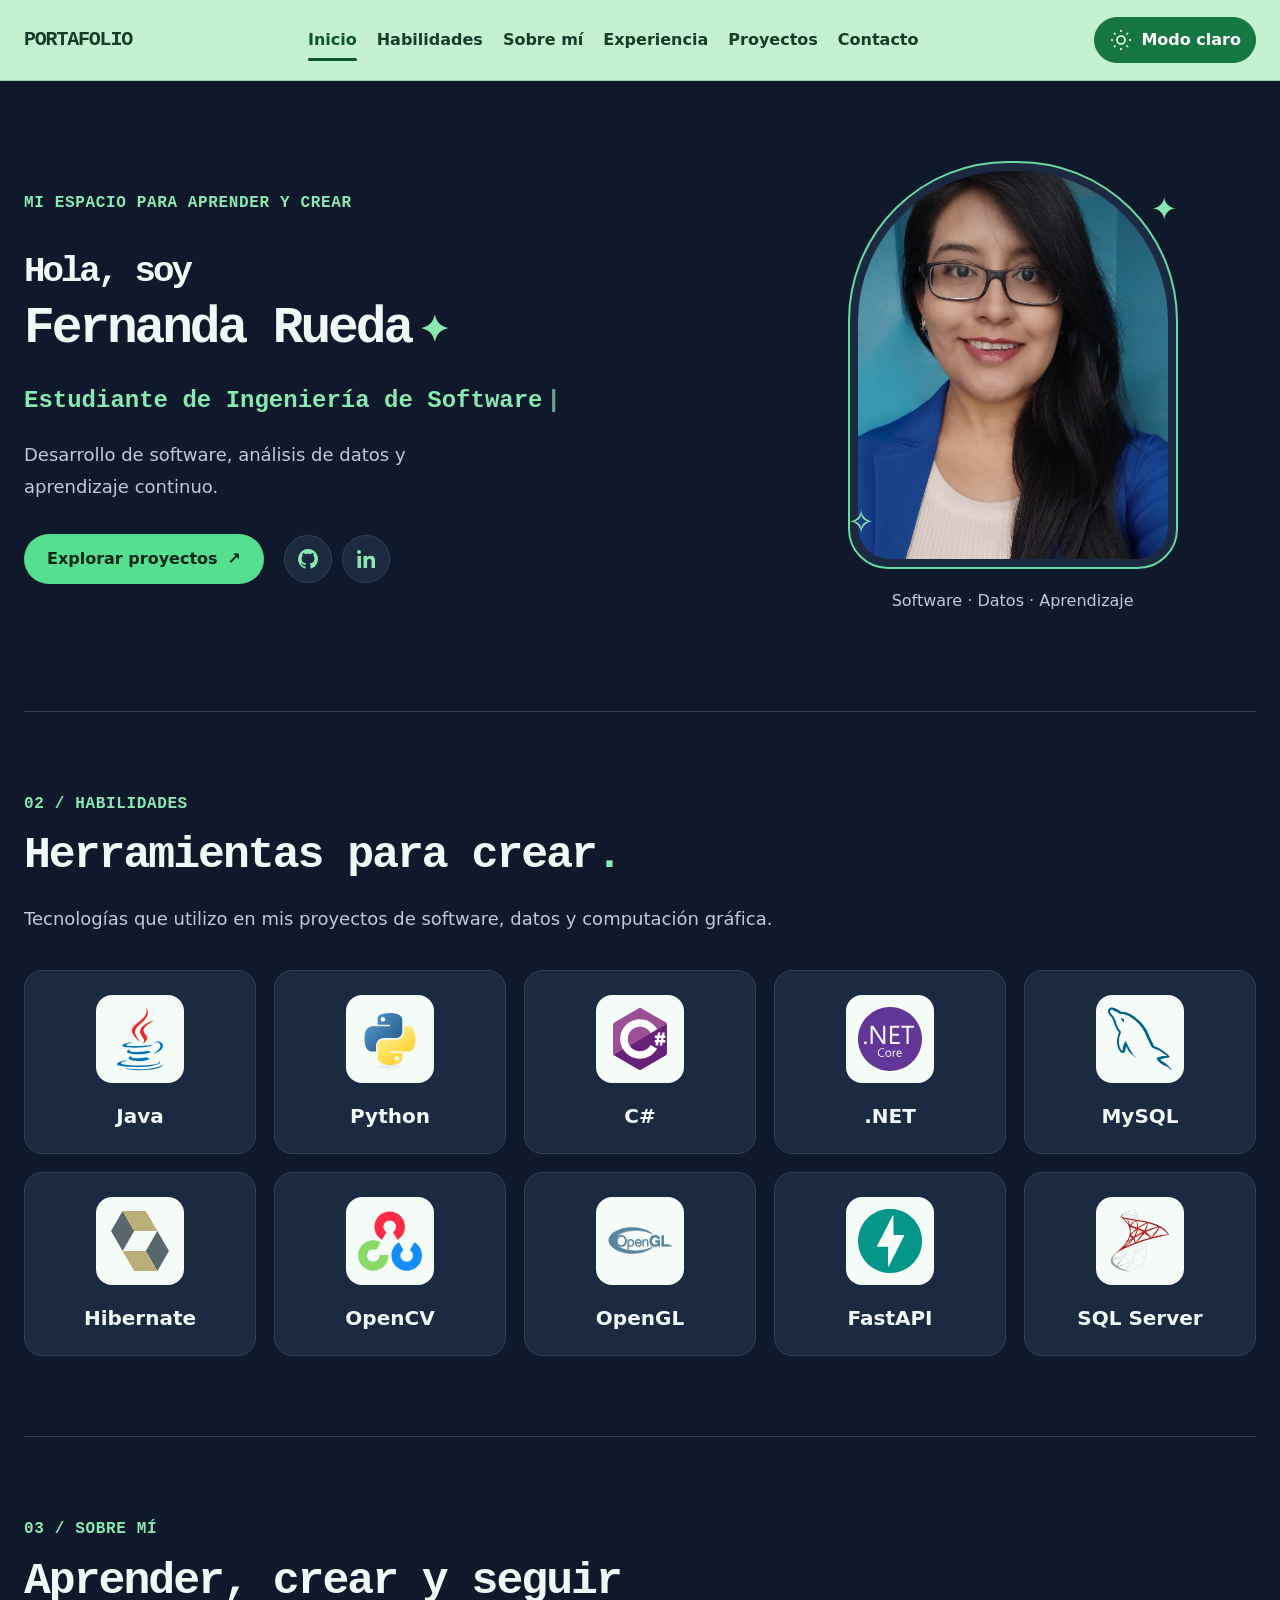
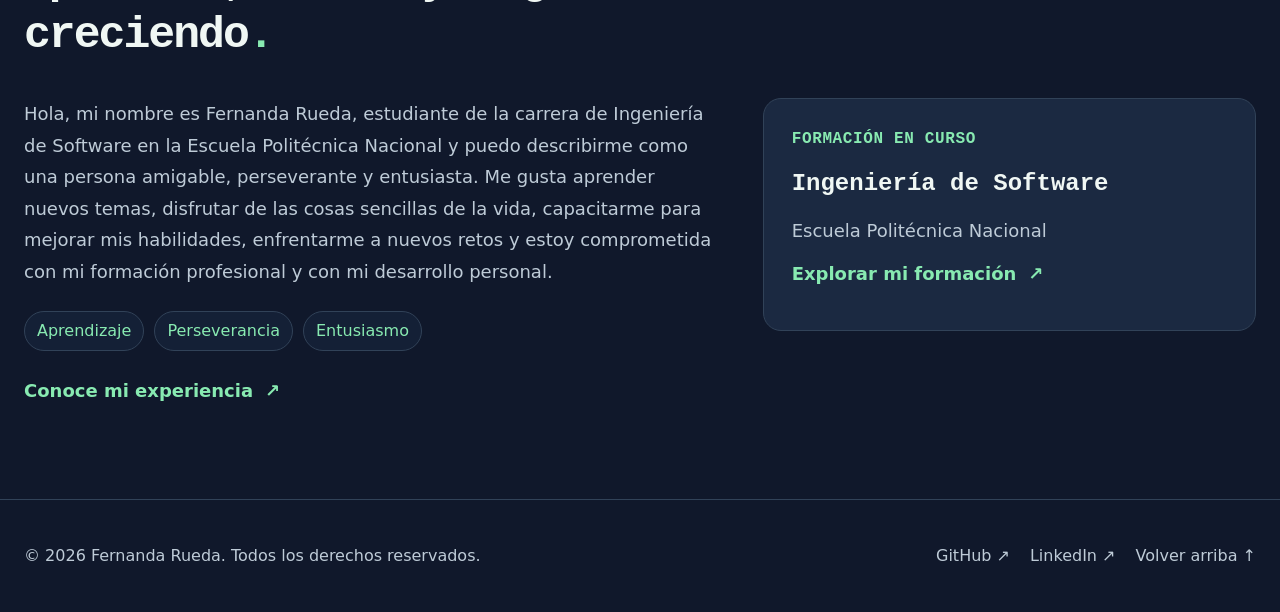
==== commit 707e038f: "actualizar portafolio" ====
--- a/index.html
+++ b/index.html
@@ -4,7 +4,7 @@
   <meta charset="UTF-8">
   <meta name="viewport" content="width=device-width, initial-scale=1">
   <meta name="description" content="Fernanda Rueda, estudiante de Ingeniería de Software. Conoce mi formación, experiencia, habilidades y proyectos.">
-  <meta name="theme-color" content="#dff3e7">
+  <meta name="theme-color" content="#10182b">
   <title>Fernanda Rueda · Portafolio</title>
   <link rel="icon" href="favicon.svg" type="image/svg+xml">
   <script src="tema.js"></script>
@@ -15,18 +15,17 @@
   <a class="skip-link" href="#contenido">Saltar al contenido</a>
   <header class="site-header">
     <div class="header-inner">
-      <a class="brand" href="index.html" aria-label="Fernanda Rueda, inicio">FERNANDA<span class="brand-dot">.</span></a>
+      <a class="brand" href="index.html" aria-label="Portafolio de Fernanda Rueda, inicio">PORTAFOLIO</a>
       <nav class="primary-navigation" id="primary-navigation" data-navigation aria-label="Navegación principal">
-        <a href="index.html" aria-current="page">Inicio</a>
-        <a href="index.html#sobre-mi">Sobre mí</a>
+        <a href="index.html#inicio" data-home-section="inicio" aria-current="location">Inicio</a>
+        <a href="index.html#habilidades" data-home-section="habilidades">Habilidades</a>
+        <a href="index.html#sobre-mi" data-home-section="sobre-mi">Sobre mí</a>
         <a href="2_experienciaLaboral.html">Experiencia</a>
         <a href="3_portafolio.html">Proyectos</a>
-        <a href="index.html#habilidades">Habilidades</a>
         <a href="4_contactame.html">Contacto</a>
       </nav>
       <div class="header-actions">
-        <button class="theme-toggle" type="button" data-theme-toggle aria-label="Activar modo claro" aria-pressed="true" hidden><svg viewBox="0 0 24 24" fill="none" stroke="currentColor" stroke-width="1.6" aria-hidden="true"><circle cx="12" cy="12" r="4"/><path d="M12 2v2m0 16v2M2 12h2m16 0h2M5 5l1.5 1.5m11 11L19 19M5 19l1.5-1.5m11-11L19 5"/></svg><span class="sr-only" data-theme-label>Modo claro</span></button>
-        <a class="button nav-contact" href="4_contactame.html">Hablemos <span aria-hidden="true">↗</span></a>
+        <button class="theme-toggle" type="button" data-theme-toggle aria-label="Activar modo claro" aria-pressed="true" hidden><svg class="theme-icon-sun" viewBox="0 0 24 24" fill="none" stroke="currentColor" stroke-width="1.6" aria-hidden="true"><circle cx="12" cy="12" r="4"/><path d="M12 2v2m0 16v2M2 12h2m16 0h2M5 5l1.5 1.5m11 11L19 19M5 19l1.5-1.5m11-11L19 5"/></svg><svg class="theme-icon-moon" viewBox="0 0 24 24" fill="none" stroke="currentColor" stroke-width="1.6" aria-hidden="true"><path d="M20.8 13.3A8.8 8.8 0 0 1 10.7 3.2 9 9 0 1 0 20.8 13.3Z"/></svg><span data-theme-label>Modo claro</span></button>
         <button class="menu-toggle" type="button" data-menu-toggle aria-expanded="false" aria-controls="primary-navigation" hidden><span>Menú</span><svg viewBox="0 0 24 24" fill="none" stroke="currentColor" stroke-width="1.6" aria-hidden="true"><path d="M4 6h16M4 12h16M4 18h16"/></svg></button>
       </div>
     </div>
@@ -50,19 +49,25 @@
         </div>
         <figure class="hero-portrait"><div class="portrait-halo" aria-hidden="true"></div><div class="portrait-frame"><img src="img/fotoPerfil.jpg" width="1095" height="1600" fetchpriority="high" alt="Retrato de Fernanda Rueda"></div><figcaption>Software · Datos · Aprendizaje</figcaption><span class="portrait-spark spark-one" aria-hidden="true">✦</span><span class="portrait-spark spark-two" aria-hidden="true">✧</span></figure>
       </div>
-      <ul class="tech-ribbon" aria-label="Tecnologías de mis proyectos">
-        <li><span aria-hidden="true">&lt;/&gt;</span>Java</li><li><span aria-hidden="true">Py</span>Python</li><li><span aria-hidden="true">C#</span>C#</li><li><span aria-hidden="true">.N</span>.NET</li><li><span aria-hidden="true">DB</span>MySQL</li>
-      </ul>
     </section>
 
-    <nav class="page-directory" aria-label="Explora las páginas del portafolio">
-      <a id="sobre-mi" href="sobre-mi.html"><span>Sobre mí</span><span aria-hidden="true">↗</span></a>
-      <a id="experiencia" href="2_experienciaLaboral.html"><span>Experiencia</span><span aria-hidden="true">↗</span></a>
-      <a id="formacion" href="formacion.html"><span>Formación</span><span aria-hidden="true">↗</span></a>
-      <a id="proyectos" href="3_portafolio.html"><span>Proyectos</span><span aria-hidden="true">↗</span></a>
-      <a id="habilidades" href="habilidades.html"><span>Habilidades</span><span aria-hidden="true">↗</span></a>
-      <a id="contacto" href="4_contactame.html"><span>Contacto</span><span aria-hidden="true">↗</span></a>
-    </nav>
+    <section class="home-section" id="habilidades" aria-labelledby="habilidades-titulo">
+  <div class="section-heading"><p class="eyebrow">02 / Habilidades</p><h2 id="habilidades-titulo" class="section-title">Herramientas para crear<em>.</em></h2><p>Tecnologías que utilizo en mis proyectos de software, datos y computación gráfica.</p></div>
+  <ul class="skills-grid"><li><a class="skill-card" href="3_portafolio.html#agente-viajero"><span class="logo-surface"><img src="img/logos/java.svg" width="64" height="64" loading="lazy" alt=""></span><h3>Java</h3></a></li>
+<li><a class="skill-card" href="3_portafolio.html#glaciares"><span class="logo-surface"><img src="img/logos/python.svg" width="64" height="64" loading="lazy" alt=""></span><h3>Python</h3></a></li>
+<li><a class="skill-card" href="3_portafolio.html#ipets"><span class="logo-surface"><img src="img/logos/csharp.svg" width="64" height="64" loading="lazy" alt=""></span><h3>C#</h3></a></li>
+<li><a class="skill-card" href="3_portafolio.html#ipets"><span class="logo-surface"><img src="img/logos/dotnet.svg" width="64" height="64" loading="lazy" alt=""></span><h3>.NET</h3></a></li>
+<li><a class="skill-card" href="3_portafolio.html#ayudantes"><span class="logo-surface"><img src="img/logos/mysql.svg" width="64" height="64" loading="lazy" alt=""></span><h3>MySQL</h3></a></li>
+<li><a class="skill-card" href="3_portafolio.html#ayudantes"><span class="logo-surface"><img src="img/logos/hibernate.svg" width="64" height="64" loading="lazy" alt=""></span><h3>Hibernate</h3></a></li>
+<li><a class="skill-card" href="3_portafolio.html#realidad-aumentada"><span class="logo-surface"><img src="img/logos/opencv.svg" width="64" height="64" loading="lazy" alt=""></span><h3>OpenCV</h3></a></li>
+<li><a class="skill-card" href="3_portafolio.html#dron"><span class="logo-surface"><img src="img/logos/opengl.svg" width="64" height="64" loading="lazy" alt=""></span><h3>OpenGL</h3></a></li>
+<li><a class="skill-card" href="3_portafolio.html#electrostock"><span class="logo-surface"><img src="img/logos/fastapi.svg" width="64" height="64" loading="lazy" alt=""></span><h3>FastAPI</h3></a></li>
+<li><a class="skill-card" href="3_portafolio.html#electrostock"><span class="logo-surface"><img src="img/logos/sqlserver.svg" width="64" height="64" loading="lazy" alt=""></span><h3>SQL Server</h3></a></li></ul>
+</section>
+<section class="home-section" id="sobre-mi" aria-labelledby="sobre-mi-titulo">
+  <div class="section-heading"><p class="eyebrow">03 / Sobre mí</p><h2 id="sobre-mi-titulo" class="section-title">Aprender, crear y seguir creciendo<em>.</em></h2></div>
+  <div class="about-layout"><div><p class="biography">Hola, mi nombre es Fernanda Rueda, estudiante de la carrera de Ingeniería de Software en la Escuela Politécnica Nacional y puedo describirme como una persona amigable, perseverante y entusiasta. Me gusta aprender nuevos temas, disfrutar de las cosas sencillas de la vida, capacitarme para mejorar mis habilidades, enfrentarme a nuevos retos y estoy comprometida con mi formación profesional y con mi desarrollo personal.</p><div class="about-values"><span>Aprendizaje</span><span>Perseverancia</span><span>Entusiasmo</span></div><a class="text-link" href="2_experienciaLaboral.html">Conoce mi experiencia <span aria-hidden="true">↗</span></a></div><aside class="education-card" aria-labelledby="educacion-inicio"><p class="eyebrow">Formación en curso</p><h3 id="educacion-inicio">Ingeniería de Software</h3><p>Escuela Politécnica Nacional</p><a class="text-link" href="formacion.html">Explorar mi formación <span aria-hidden="true">↗</span></a></aside></div>
+</section>
   </main>
 
   <footer class="site-footer container"><div class="footer-inner"><p>© 2026 Fernanda Rueda. Todos los derechos reservados.</p><div class="footer-links"><a href="https://github.com/fernygeek" target="_blank" rel="noopener noreferrer">GitHub <span aria-hidden="true">↗</span><span class="sr-only"> (abre otra pestaña)</span></a><a href="https://www.linkedin.com/in/ruth-fernanda-rueda" target="_blank" rel="noopener noreferrer">LinkedIn <span aria-hidden="true">↗</span><span class="sr-only"> (abre otra pestaña)</span></a><a href="#inicio">Volver arriba <span aria-hidden="true">↑</span></a></div></div></footer>
--- a/estilos.css
+++ b/estilos.css
@@ -1,4 +1,3 @@
-/* Mint, emerald and midnight panels inspired by the user's layout reference. */
 :root {
   color-scheme: dark;
   --page-bg: #dff3e7;
@@ -48,380 +47,124 @@
   --nav-text: #163c29;
   --nav-active: #0b5430;
 }
+
 * { box-sizing: border-box; }
-html { scroll-behavior: smooth; scroll-padding-top: 115px; }
-body { margin: 0; padding: 36px 0 24px; color: var(--text); font: 15px/1.7 var(--sans); background: var(--page-bg) url('img/botanica.svg') repeat; background-size: 440px 620px; }
-h1, h2, h3, h4, p, figure, ul, ol { margin: 0; }
-h1, h2, h3, h4 { line-height: 1.3; }
+html { scroll-behavior: smooth; scroll-padding-top: calc(var(--header-height, 80px) + 24px); }
+body { margin: 0; color: var(--text); background: var(--bg); font: 1.125rem/1.75 var(--sans); }
+h1,h2,h3,h4,p,figure,ul,ol { margin: 0; }
+h1,h2,h3,h4 { line-height: 1.3; overflow-wrap: anywhere; }
 img { display: block; max-width: 100%; height: auto; }
-svg { width: 22px; height: 22px; flex-shrink: 0; }
-a { color: inherit; text-decoration: none; text-underline-offset: 4px; }
-button, input, textarea { font: inherit; }
-button { cursor: pointer; }
+svg { width: 24px; height: 24px; flex-shrink: 0; }
+a { color: inherit; text-decoration: none; text-underline-offset: 5px; }
+button,input,textarea { font: inherit; }
+button,summary { cursor: pointer; }
 [hidden] { display: none !important; }
-:where(a, button, input, textarea, summary):focus-visible { outline: 3px solid var(--focus); outline-offset: 4px; }
-:where(a, button) { transition: color .18s, background-color .18s, border-color .18s, transform .18s; -webkit-tap-highlight-color: transparent; }
+:where(a,button,input,textarea,summary):focus-visible { outline: 3px solid var(--focus); outline-offset: 4px; }
+:where(a,button) { transition: color .18s, background-color .18s, border-color .18s, transform .18s; }
 ::selection { background: var(--button); color: var(--button-text); }
-.container { width: min(1280px, calc(100% - 80px)); margin-inline: auto; }
-main { margin-top: 24px; }
-body:has(.site-header[data-enhanced]) main { margin-top: -88px; }
-.eyebrow { font: 700 10px/1.6 var(--display); letter-spacing: .09em; text-transform: uppercase; color: var(--accent); }
-.section-title { font: 700 clamp(30px, 4vw, 48px)/1.2 var(--display); letter-spacing: -.05em; }
-.section-title em { color: var(--accent); font-style: normal; }
-.text-link { display: inline-flex; align-items: center; gap: 10px; color: var(--accent); font-size: 12px; font-weight: 650; padding-block: 8px; }
-.text-link:hover { text-decoration: underline; }
-.text-link > span[aria-hidden] { font-size: 17px; }
-.button { display: inline-flex; align-items: center; justify-content: center; gap: 12px; min-height: 46px; padding: 11px 22px; border: 1px solid transparent; border-radius: 28px; font-size: 12px; font-weight: 700; line-height: 1.5; text-align: center; }
-.button-primary { background: var(--button); border-color: var(--button); color: var(--button-text); box-shadow: 0 5px 20px #10b85a1c; }
-.button-primary:hover { background: var(--accent-hover); color: var(--button-text); transform: translateY(-2px); }
-:root[data-theme='light'] .button-primary:hover { color: #fff; }
+.container { width: 100%; padding-inline: max(24px, calc((100% - 1240px) / 2)); }
+.sr-only { position: absolute; width: 1px; height: 1px; margin: -1px; padding: 0; overflow: hidden; clip-path: inset(50%); white-space: nowrap; border: 0; }
+.skip-link { position: fixed; top: -100px; left: 16px; z-index: 50; background: var(--nav-bg); color: var(--nav-text); padding: 12px 20px; border-radius: 8px; }
+.skip-link:focus { top: 8px; outline-color: #0b5430; }
+.eyebrow { color: var(--accent); font: 700 1rem/1.6 var(--display); letter-spacing: .04em; text-transform: uppercase; }
+.section-title,.page-intro h1 { font: 700 clamp(2rem, 3.5vw, 3rem)/1.2 var(--display); letter-spacing: -.045em; }
+.section-title em { font-style: normal; color: var(--accent); }
+.text-link { display: inline-flex; align-items: center; gap: 12px; color: var(--accent); font-weight: 650; padding-block: 12px; }
+.text-link:hover,.footer-links a:hover { text-decoration: underline; }
+.button { display: inline-flex; align-items: center; justify-content: center; gap: 10px; min-height: 48px; padding: 12px 22px; border: 1px solid transparent; border-radius: 28px; font-size: 1rem; font-weight: 700; line-height: 1.5; text-align: center; }
+.button-primary { background: var(--button); color: var(--button-text); }
+.button-primary:hover { transform: translateY(-2px); filter: brightness(1.08); }
 .button-secondary { background: transparent; border-color: var(--control-border); color: var(--accent); }
-.button-secondary:hover { border-color: var(--accent); background: var(--card); }
-.sr-only { position: absolute; width: 1px; height: 1px; margin: -1px; padding: 0; overflow: hidden; clip-path: inset(50%); white-space: nowrap; border: 0; }
-.skip-link { position: fixed; top: -90px; left: 20px; z-index: 40; background: #c5f1d3; color: #163c29; padding: 12px 20px; font-weight: 700; border-radius: 12px; }
-.skip-link:focus { top: 10px; }
-
-/* A floating mint navigation bar sits inside the first midnight panel. */
-.site-header { position: sticky; top: 20px; z-index: 20; width: min(1060px, calc(100% - 160px)); margin: 24px auto 0; border: 1px solid #93cca5; border-radius: 18px; background: var(--nav-bg); color: var(--nav-text); box-shadow: 0 8px 25px #061b1812; }
-.header-inner { min-height: 64px; padding: 8px 20px; display: flex; align-items: center; gap: 22px; }
-.brand { font: 800 17px/1.2 var(--display); flex-shrink: 0; letter-spacing: -.06em; padding-block: 10px; }
-.brand-dot { color: #13723e; }
-.primary-navigation { margin-left: auto; display: flex; align-items: center; gap: 17px; }
-.primary-navigation a { position: relative; color: var(--nav-text); font: 700 12px/1.5 var(--display); padding-block: 14px; white-space: nowrap; }
-.primary-navigation a:hover, .primary-navigation a[aria-current] { color: var(--nav-active); }
-.primary-navigation a[aria-current]::after { content: ''; position: absolute; height: 2px; background: var(--nav-active); left: 0; right: 0; bottom: 8px; border-radius: 2px; }
-.header-actions { display: flex; align-items: center; gap: 9px; margin-left: auto; flex-shrink: 0; }
-.theme-toggle, .menu-toggle { display: inline-flex; align-items: center; justify-content: center; gap: 6px; min-width: 40px; min-height: 44px; background: transparent; border: 0; border-radius: 10px; color: var(--nav-text); padding: 7px; font-size: 12px; }
-.theme-toggle svg { width: 18px; height: 18px; }
+.button-secondary:hover { border-color: var(--accent); background: var(--card-deep); }
+.site-header { position: sticky; top: 0; z-index: 20; background: var(--nav-bg); color: var(--nav-text); border-bottom: 1px solid #93cca5; }
+.header-inner { max-width: 1440px; min-height: 80px; padding: 12px 24px; margin-inline: auto; display: flex; align-items: center; gap: 24px; }
+.brand { font: 800 1.25rem/1.2 var(--display); letter-spacing: -.06em; padding-block: 12px; flex-shrink: 0; }
+.primary-navigation { display: flex; align-items: center; gap: 20px; margin-left: auto; }
+.primary-navigation a { position: relative; font-size: 1rem; font-weight: 650; padding-block: 12px; white-space: nowrap; }
+.primary-navigation a:hover,.primary-navigation a[aria-current] { color: var(--nav-active); }
+.primary-navigation a[aria-current]::after { content: ''; position: absolute; bottom: 5px; left: 0; right: 0; height: 3px; border-radius: 3px; background: var(--nav-active); }
+.header-actions { display: flex; align-items: center; gap: 8px; margin-left: auto; }
+.theme-toggle,.menu-toggle { display: inline-flex; align-items: center; justify-content: center; gap: 6px; min-width: 44px; min-height: 44px; padding: 8px; border: 0; border-radius: 8px; background: transparent; color: var(--nav-text); font-size: 1rem; }
 .menu-toggle { display: none; }
-.menu-toggle svg { width: 19px; height: 19px; }
-.theme-toggle:hover, .menu-toggle:hover { background: #143f2912; }
-.site-header :where(a, button):focus-visible { outline-color: #0b5430; }
-.nav-contact { min-height: 38px; padding: 9px 17px; background: #167840; color: #fff; border: 1px solid #167840; font: 700 11px/1.5 var(--display); }
-.nav-contact:hover { background: #0f6032; }
-
-/* Hero: copy at left, the real portrait at right, technologies along the base. */
-.hero-panel { background: var(--bg); border: 1px solid var(--line); border-radius: 30px; overflow: hidden; }
-.hero { min-height: 530px; padding: 138px 80px 46px; display: grid; grid-template-columns: 1.35fr 1fr; align-items: center; gap: 55px; }
-.hero-copy > .eyebrow { margin-bottom: 17px; }
-.hero h1 { font: 800 clamp(32px, 3.4vw, 48px)/1.18 var(--display); letter-spacing: -.06em; }
-.hero-greeting { font-size: .72em; font-weight: 600; letter-spacing: -.03em; }
-.hero-spark { font-size: .65em; color: var(--accent); display: inline-block; padding-left: 9px; vertical-align: middle; }
-.hero-role { color: var(--accent); font: 700 clamp(17px, 1.65vw, 23px)/1.45 var(--display); margin-top: 18px; max-width: 33ch; }
-.typing-caret { padding-left: 3px; opacity: .7; }
-.hero-description { color: var(--muted); max-width: 44ch; font-size: 15px; line-height: 1.8; margin-top: 20px; }
-.hero-actions { display: flex; align-items: center; flex-wrap: wrap; gap: 18px; margin-top: 28px; }
-.social-links { display: flex; gap: 9px; }
-.social-links a { display: inline-flex; align-items: center; justify-content: center; width: 40px; height: 40px; border: 1px solid var(--line); border-radius: 50%; background: var(--card); color: var(--accent); }
-.social-links svg { width: 18px; height: 18px; }
+.theme-toggle { padding-inline: 14px; gap: 8px; border: 1px solid #167840; border-radius: 24px; background: #167840; color: #fff; font-weight: 650; white-space: nowrap; }
+.theme-toggle:hover { background: #0f6032; border-color: #0f6032; }
+.menu-toggle:hover { background: #143f2912; }
+.theme-icon-moon { display: none; }
+:root[data-theme='light'] .theme-icon-sun { display: none; }
+:root[data-theme='light'] .theme-icon-moon { display: block; }
+.site-header :where(a,button):focus-visible { outline-color: #0b5430; }
+.hero-panel { background: var(--bg); }
+.hero { display: grid; grid-template-columns: 1.4fr 1fr; align-items: center; gap: 64px; padding-block: 80px 96px; }
+.hero h1 { margin-top: 20px; font: 800 clamp(2rem, 4vw, 3.5rem)/1.2 var(--display); letter-spacing: -.06em; }
+.hero-greeting { font-size: .7em; font-weight: 600; }
+.hero-spark { color: var(--accent); font-size: .7em; padding-left: 8px; }
+.hero-role { color: var(--accent); font: 700 clamp(1.25rem, 2vw, 1.5rem)/1.5 var(--display); margin-top: 24px; }
+.typing-caret { opacity: .7; padding-left: 4px; }
+.hero-description { color: var(--muted); max-width: 42ch; margin-top: 20px; }
+.hero-actions { display: flex; flex-wrap: wrap; align-items: center; gap: 20px; margin-top: 32px; }
+.social-links { display: flex; gap: 10px; }
+.social-links a { display: inline-flex; align-items: center; justify-content: center; width: 48px; height: 48px; border: 1px solid var(--line); border-radius: 50%; color: var(--accent); background: var(--card); }
 .social-links a:hover { border-color: var(--accent); transform: translateY(-2px); }
-.hero-portrait { width: 280px; max-width: 100%; position: relative; justify-self: center; isolation: isolate; }
-.portrait-halo { position: absolute; inset: -35px -45px 15px; z-index: -1; background: radial-gradient(ellipse, #32d47b38, transparent 70%); }
-.portrait-frame { position: relative; width: 100%; border: 2px solid #67daa0; padding: 7px; border-radius: 150px 150px 40px 40px; background: var(--card); box-shadow: 0 0 30px #31d37924; }
-.portrait-frame img { width: 100%; height: 330px; object-fit: cover; object-position: center 36%; border-radius: 140px 140px 32px 32px; }
-.hero-portrait figcaption { font: 10px/1.5 var(--display); text-align: center; color: var(--muted); margin-top: 17px; }
-.portrait-spark { position: absolute; color: var(--accent); }
-.spark-one { font-size: 42px; top: 20px; right: -26px; }
-.spark-two { font-size: 34px; bottom: 60px; left: -26px; }
-.tech-ribbon { list-style: none; display: flex; justify-content: space-evenly; align-items: center; gap: 20px; padding: 18px 50px; border-top: 1px solid #37614a; background: linear-gradient(100deg, #12282b, #174635 55%, #10302e); color: #e0f9e9; }
-.tech-ribbon li { display: flex; align-items: center; gap: 13px; font: 600 12px/1.5 var(--display); }
-.tech-ribbon li > span { display: inline-flex; align-items: center; justify-content: center; height: 32px; min-width: 32px; font: 600 18px/1 var(--display); color: #88eab1; }
-
-/* Two columns of distinct content panels, matching the reference composition. */
-.panel-grid { display: grid; grid-template-columns: repeat(2, minmax(0, 1fr)); gap: 18px; margin-top: 18px; }
-.portfolio-panel { min-width: 0; padding: 32px; display: flex; flex-direction: column; background: var(--panel); border: 1px solid var(--line); border-radius: 23px; position: relative; isolation: isolate; scroll-margin-top: 110px; }
-.panel-heading { text-align: center; margin-bottom: 26px; }
-.panel-heading .eyebrow { margin-bottom: 9px; font-size: 9px; }
-.panel-heading h2 { color: var(--accent); font: 700 23px/1.3 var(--display); letter-spacing: -.04em; }
-.panel-heading h2 > span { font: 16px/1 var(--sans); padding-inline: 4px; }
-.panel-description { color: var(--muted); font-size: 13px; text-align: center; margin: -12px 0 25px; }
-.panel-bottom-link { margin-top: auto; padding-top: 22px; align-self: flex-start; }
-.about-intro { color: var(--text); font: 700 17px/1.5 var(--display); margin-bottom: 17px; max-width: 29ch; }
-.biography { color: var(--muted); font-size: 14px; line-height: 1.85; position: relative; z-index: 1; }
-.about-values { display: flex; flex-wrap: wrap; gap: 8px; margin-block: 22px 10px; }
-.about-values span { color: var(--accent); padding: 5px 11px; border: 1px solid var(--line); border-radius: 20px; font-size: 11px; }
-.about-panel > .text-link { margin-top: auto; padding-top: 15px; align-self: flex-start; }
-.panel-leaf { position: absolute; bottom: 2px; right: 0; width: 160px; height: 180px; color: var(--accent); opacity: .1; pointer-events: none; z-index: -1; }
-.mini-timeline { list-style: none; padding: 0 0 0 15px; margin: 0; }
-.mini-timeline li { position: relative; border-left: 1px solid var(--line); padding: 0 0 24px 22px; }
-.mini-timeline li:last-child { padding-bottom: 0; }
-.timeline-dot { position: absolute; top: 4px; left: -5px; width: 9px; height: 9px; background: var(--accent); border-radius: 50%; box-shadow: 0 0 12px #61e69c35; }
-.timeline-top { display: flex; flex-wrap: wrap; align-items: center; gap: 10px; margin-bottom: 8px; }
-.timeline-top time { color: var(--accent); font: 700 12px/1.5 var(--display); }
-.timeline-top > span { color: var(--muted); font-size: 10px; }
-.mini-timeline h3 { font: 700 15px/1.5 var(--display); margin-bottom: 6px; }
-.mini-timeline p { color: var(--muted); font-size: 13px; line-height: 1.7; }
-.mini-timeline .timeline-description { margin-top: 8px; font-size: 12px; }
-.mini-timeline .text-link { font-size: 11px; padding-top: 9px; }
-.education-card { background: var(--card); padding: 24px; border-radius: 15px; border: 1px solid var(--line); }
-.education-icon { display: flex; align-items: center; justify-content: center; width: 44px; height: 44px; border-radius: 12px; background: #6ce5a11a; color: var(--accent); margin-bottom: 16px; }
-.education-icon svg { width: 30px; height: 30px; }
-.education-card .eyebrow { font-size: 9px; }
-.education-card h3 { font: 700 18px/1.4 var(--display); margin-block: 9px; }
-.education-card > p:last-child { font-size: 13px; color: var(--muted); }
-.small-heading { font: 600 12px/1.6 var(--display); color: var(--muted); margin-block: 24px 12px; }
-.course-list { list-style: none; padding: 0; display: grid; gap: 10px; }
-.course-list li { display: flex; align-items: center; gap: 14px; padding: 9px 12px; background: var(--card-deep); border-radius: 8px; color: var(--muted); font-size: 12px; }
-.course-list li span { color: var(--accent); font: 11px/1 var(--display); }
-.education-panel > .text-link { margin-top: auto; padding-top: 20px; }
-.mini-project-grid { display: grid; grid-template-columns: repeat(3, minmax(0, 1fr)); gap: 12px; }
-.mini-project { min-width: 0; border-radius: 10px; overflow: hidden; background: var(--card); border: 1px solid var(--line); transition: border-color .18s, transform .18s; }
-.mini-project:hover { border-color: var(--accent); transform: translateY(-3px); }
-.mini-project > img { width: 100%; height: auto; aspect-ratio: 16 / 10; object-fit: contain; background: var(--image-bg); }
-.mini-project > div { padding: 12px 10px; }
-.mini-project h3 { font: 700 12px/1.45 var(--display); overflow-wrap: anywhere; }
-.mini-project p { color: var(--muted); font-size: 10px; line-height: 1.5; margin-top: 7px; }
-.mini-project-link { display: inline-block; color: var(--accent); font-size: 10px; margin-top: 9px; }
-.skill-cards { list-style: none; display: grid; gap: 12px; padding: 0; }
-.skill-cards li { display: flex; align-items: center; gap: 16px; padding: 16px; background: var(--card); border: 1px solid var(--line); border-radius: 12px; }
-.skill-icon { min-width: 40px; height: 40px; display: inline-flex; justify-content: center; align-items: center; background: #79e5a615; color: var(--accent); border-radius: 10px; font: 600 16px/1 var(--display); }
-.skill-cards h3 { font: 700 14px/1.5 var(--display); }
-.skill-cards p { font-size: 12px; color: var(--muted); margin-top: 3px; }
-.contact-shortcuts { display: flex; flex-wrap: wrap; justify-content: center; gap: 8px 20px; margin: -5px 0 14px; }
-.contact-shortcuts a { display: inline-flex; align-items: center; gap: 6px; min-height: 44px; color: var(--accent); font-size: 11px; padding-block: 8px; }
-.contact-shortcuts a:hover { text-decoration: underline; }
-
-/* Interior pages keep the same floating navigation and emerald panel system. */
-.interior-surface { background: var(--panel); border: 1px solid var(--line); border-radius: 28px; padding: 124px 48px 42px; }
-.page-intro { padding-block: 12px 35px; max-width: 800px; }
-.page-intro .eyebrow { margin-bottom: 12px; }
-.page-intro h1 { font: 700 clamp(32px, 4.5vw, 52px)/1.2 var(--display); letter-spacing: -.06em; }
-.page-intro > p:not(.eyebrow) { color: var(--muted); font-size: 16px; max-width: 65ch; margin-top: 18px; }
-.section { padding: 0; }
-.project-filters { display: flex; flex-wrap: wrap; gap: 10px; margin-bottom: 15px; }
-.project-filters button { color: var(--text); background: var(--card); border: 1px solid var(--control-border); border-radius: 22px; min-height: 44px; padding: 8px 18px; font-size: 12px; }
-.project-filters button:hover { border-color: var(--accent); }
-.project-filters button[aria-pressed='true'] { color: var(--button-text); background: var(--button); border-color: var(--button); font-weight: 700; }
-[data-project-status] { color: var(--muted); font-size: 12px; margin-bottom: 25px; min-height: 20px; }
-.project-list { display: grid; grid-template-columns: repeat(2, minmax(0, 1fr)); gap: 22px; }
-.project-entry { display: flex; min-width: 0; flex-direction: column; background: var(--card); border: 1px solid var(--line); border-radius: 18px; overflow: hidden; scroll-margin-top: 112px; }
-.project-media { display: block; background: var(--image-bg); border-bottom: 1px solid var(--line); }
-.project-media img { width: 100%; aspect-ratio: 16 / 9; object-fit: contain; }
-.project-media:hover { opacity: .9; }
-.project-content { padding: 25px; min-width: 0; }
-.project-number { display: block; font: 11px/1.4 var(--display); color: var(--accent); margin-bottom: 12px; }
-.project-category { color: var(--accent); font: 600 9px/1.6 var(--display); text-transform: uppercase; letter-spacing: .03em; margin-bottom: 10px; }
-.project-content h2 { font: 700 clamp(18px, 2vw, 25px)/1.4 var(--display); margin-bottom: 15px; letter-spacing: -.04em; overflow-wrap: anywhere; }
-.project-summary { color: var(--muted); font-size: 14px; }
-.tech-list { list-style: none; padding: 0; display: flex; flex-wrap: wrap; gap: 7px; margin-block: 18px; color: var(--accent); font-size: 10px; }
-.tech-list li { border: 1px solid var(--line); background: var(--card-deep); border-radius: 16px; padding: 4px 10px; }
-.project-details { font-size: 14px; margin-top: 15px; }
-.project-details summary { color: var(--accent); font-size: 12px; font-weight: 600; cursor: pointer; padding-block: 8px; }
-.project-details summary:hover { text-decoration: underline; text-underline-offset: 4px; }
-.project-details[open] summary { margin-bottom: 14px; }
-.project-details > p { color: var(--muted); }
-.project-details img { width: 100%; margin-top: 20px; border-radius: 10px; }
-.project-details .text-link { margin-top: 14px; }
-.filter-empty { padding: 30px; border: 1px solid var(--line); border-radius: 14px; }
-.filter-empty .button { margin-top: 15px; }
-.experience-list { display: grid; gap: 22px; }
-.experience-entry { display: grid; grid-template-columns: 140px 1fr; gap: 30px; padding: 32px; border: 1px solid var(--line); background: var(--card); border-radius: 18px; scroll-margin-top: 115px; }
-.experience-year { font: 700 30px/1.3 var(--display); color: var(--accent); }
-.experience-year > span { display: block; color: var(--muted); font: 12px/1.6 var(--sans); margin-top: 12px; }
-.experience-content { min-width: 0; }
-.experience-content > .eyebrow { margin-bottom: 12px; }
-.experience-content h2 { font: 700 clamp(22px, 2.5vw, 30px)/1.3 var(--display); margin-bottom: 16px; letter-spacing: -.04em; }
-.experience-organization, .experience-entity { color: var(--accent); margin-bottom: 15px; font-size: 16px; }
-.experience-summary, .experience-content > p:not(.eyebrow, .experience-organization, .experience-entity) { color: var(--muted); margin-bottom: 18px; }
-.experience-content h3 { font: 700 14px/1.5 var(--display); margin-block: 20px 12px; }
-.detail-list { padding-left: 20px; color: var(--muted); font-size: 14px; }
-.detail-list li { padding-left: 3px; margin-block: 9px; }
-.detail-list li::marker { color: var(--accent); }
-.contact-banner { margin-top: 18px; background: var(--panel); padding: 40px; border: 1px solid var(--line); border-radius: 22px; display: flex; justify-content: space-between; align-items: center; gap: 35px; }
-.contact-banner .eyebrow { margin-bottom: 12px; }
-.contact-banner .section-title { font-size: clamp(24px, 3vw, 36px); }
-.contact-banner p:not(.eyebrow) { color: var(--muted); font-size: 14px; margin-top: 12px; }
-
-/* One validation form per page. All original fields and useful instructions remain. */
-.contact-layout { display: grid; grid-template-columns: .7fr 1.3fr; gap: 36px; align-items: start; }
-.contact-channels { display: grid; gap: 14px; }
-.contact-channel { display: block; background: var(--card); border: 1px solid var(--line); border-radius: 14px; padding: 22px; }
-.contact-channel:hover { border-color: var(--accent); }
-.contact-channel h2 { font: 700 20px/1.3 var(--display); margin-bottom: 12px; }
-.contact-channel p { font-size: 13px; color: var(--muted); margin-bottom: 10px; }
-.contact-channel > span { color: var(--accent); font-size: 11px; }
-.contact-form-panel { padding: 28px; background: var(--card); border: 1px solid var(--line); border-radius: 16px; }
-.contact-form-panel > h2, .contact-form-panel > h3 { font: 700 21px/1.4 var(--display); margin-bottom: 16px; letter-spacing: -.04em; }
-.contact-form-panel > p { margin-bottom: 12px; }
-.form-grid { display: grid; grid-template-columns: repeat(2, minmax(0, 1fr)); gap: 20px 16px; margin-top: 23px; }
-.form-field { min-width: 0; }
-.form-field-full, .form-field:has(textarea), .form-field:has(#celular) { grid-column: 1 / -1; }
-.form-field label { display: block; font-size: 12px; font-weight: 600; margin-bottom: 7px; }
-.form-field input, .form-field textarea { width: 100%; border: 1px solid var(--control-border); border-radius: 9px; padding: 11px 13px; color: var(--text); background: var(--card-deep); font-size: 16px; min-height: 46px; }
-.form-field textarea { resize: vertical; min-height: 100px; }
-.form-field :is(input, textarea)::placeholder { color: var(--muted); opacity: 1; }
-.form-field [aria-invalid='true'] { border: 2px solid var(--error); }
-.field-help { color: var(--muted); font-size: 11px; line-height: 1.75; margin-top: 7px; }
-.field-error { color: var(--error); font-size: 12px; margin-top: 6px; }
-.form-actions { display: flex; flex-wrap: wrap; gap: 10px; margin-top: 22px; }
-.form-status { font-size: 13px; margin-top: 18px; }
-.form-status:empty { margin-top: 0; }
-.form-status ul { padding-left: 20px; margin-top: 10px; }
-.form-status a { text-decoration: underline; padding-block: 5px; display: inline-block; }
-.form-status[data-state='error'] { color: var(--error); }
-.form-status[data-state='success'] { color: var(--success); }
-.reset-confirmation { border-top: 1px solid var(--control-border); padding-top: 18px; margin-top: 18px; font-size: 13px; }
-.reset-confirmation .button { font-size: 11px; min-height: 44px; padding: 9px 16px; }
-.home-contact-panel .contact-form-panel { background: transparent; padding: 0; border: 0; border-radius: 0; }
-.home-contact-panel .contact-form-panel > h3 { font-size: 15px; margin-bottom: 10px; }
-.home-contact-panel .form-grid { gap: 16px; margin-top: 18px; }
-.home-contact-panel .form-field input { min-height: 44px; }
-.home-contact-panel .form-field textarea { min-height: 95px; }
-.home-contact-panel .form-actions { margin-top: 18px; }
-
-/* The footer belongs to the same collection of midnight cards. */
-.site-footer { margin-top: 18px; border: 1px solid var(--line); border-radius: 18px; background: var(--panel); color: var(--muted); }
-.footer-inner { padding: 20px 28px; min-height: 80px; display: flex; align-items: center; justify-content: space-between; gap: 25px; font-size: 11px; }
-.footer-links { display: flex; flex-wrap: wrap; gap: 8px 20px; }
-.footer-links a { display: inline-block; padding-block: 8px; }
-.footer-links a:hover { color: var(--accent); text-decoration: underline; }
-
-@media (max-width: 1180px) {
-  .container { width: calc(100% - 56px); }
-  .site-header { width: calc(100% - 112px); }
-  .header-inner { gap: 15px; padding-inline: 17px; }
-  .primary-navigation { gap: 13px; }
-  .primary-navigation a { font-size: 11px; }
-  .nav-contact { padding-inline: 13px; }
-  .header-actions { gap: 5px; }
-  .hero { padding-inline: 55px; gap: 35px; }
-  .hero-portrait { width: 250px; }
-  .portrait-frame img { height: 300px; }
-  .portfolio-panel { padding: 27px; }
-  .mini-project-grid { grid-template-columns: repeat(2, minmax(0, 1fr)); }
-  .interior-surface { padding-inline: 36px; }
+.hero-portrait { width: min(100%, 330px); justify-self: center; position: relative; }
+.portrait-frame { border: 2px solid #67daa0; padding: 8px; border-radius: 160px 160px 40px 40px; background: var(--card); }
+.portrait-frame img { width: 100%; aspect-ratio: 4 / 5; object-fit: cover; object-position: center 36%; border-radius: 150px 150px 32px 32px; }
+.hero-portrait figcaption { color: var(--muted); font-size: 1rem; text-align: center; margin-top: 18px; }
+.portrait-spark { position: absolute; color: var(--accent); font-size: 2rem; }
+.spark-one { top: 20px; right: 0; }.spark-two { bottom: 65px; left: 0; }
+.home-section { padding-block: 80px; border-top: 1px solid var(--line); }
+.section-heading { max-width: 800px; margin-bottom: 36px; }
+.section-heading h2 { margin-top: 12px; }.section-heading > p:last-child:not(.eyebrow) { color: var(--muted); margin-top: 20px; }
+.skills-grid { list-style: none; padding: 0; display: grid; grid-template-columns: repeat(5,minmax(0,1fr)); gap: 18px; }
+.skills-grid li { min-width: 0; }
+.skill-card { display: flex; flex-direction: column; align-items: center; text-align: center; height: 100%; padding: 24px 20px; border: 1px solid var(--line); border-radius: 18px; background: var(--card); }
+.skill-card:hover,.skill-card:focus-visible,.contact-channel:hover { border-color: var(--accent); transform: translateY(-3px); }
+.logo-surface { display: inline-flex; align-items: center; justify-content: center; width: 88px; height: 88px; padding: 12px; border-radius: 16px; background: #f5fbf7; }
+.logo-surface img { width: 64px; height: 64px; object-fit: contain; }
+.skill-card h3 { font-size: 1.25rem; margin-block: 20px 0; }
+.about-layout,.standalone-education { display: grid; grid-template-columns: 1.4fr 1fr; gap: 48px; align-items: start; }
+.biography { color: var(--muted); max-width: 70ch; }
+.about-values { display: flex; flex-wrap: wrap; gap: 10px; margin-block: 24px 12px; }
+.about-values span,.tech-list li { padding: 5px 12px; border: 1px solid var(--line); border-radius: 22px; color: var(--accent); font-size: 1rem; background: var(--card-deep); }
+.education-card { padding: 28px; border: 1px solid var(--line); background: var(--card); border-radius: 18px; }
+.education-card h2,.education-card h3 { font: 700 1.5rem/1.4 var(--display); margin-block: 14px; }
+.education-card > p:not(.eyebrow) { color: var(--muted); }
+.education-icon { color: var(--accent); }.education-icon svg { width: 48px; height: 48px; }
+.small-heading { font-size: 1.5rem; margin-bottom: 20px; }
+.course-list { list-style: none; padding: 0; }.course-list li { display: flex; gap: 16px; border-bottom: 1px solid var(--line); padding-block: 18px; }.course-list span { color: var(--accent); }
+.interior-surface { padding-block: 56px 64px; }
+.page-intro { max-width: 850px; padding-bottom: 40px; }.page-intro .eyebrow { margin-bottom: 16px; }.page-intro > p:not(.eyebrow) { color: var(--muted); margin-top: 20px; }
+.project-filters { display: flex; flex-wrap: wrap; gap: 10px; margin-bottom: 16px; }
+.project-filters button { color: var(--text); background: var(--card); border: 1px solid var(--control-border); border-radius: 24px; min-height: 46px; padding: 8px 18px; font-size: 1rem; }
+.project-filters button:hover { border-color: var(--accent); }.project-filters button[aria-pressed='true'] { color: var(--button-text); background: var(--button); border-color: var(--button); }
+[data-project-status] { color: var(--muted); margin-bottom: 28px; font-size: 1rem; }
+.project-list { display: grid; grid-template-columns: repeat(2,minmax(0,1fr)); gap: 28px; }
+.project-entry { display: flex; flex-direction: column; min-width: 0; background: var(--card); border: 1px solid var(--line); border-radius: 18px; overflow: hidden; }
+.project-media { display: block; background: var(--image-bg); }.project-media img { width: 100%; aspect-ratio: 16/9; object-fit: contain; }.project-media:hover { opacity: .9; }
+.project-content { padding: 28px; min-width: 0; }.project-number,.project-category { display: block; color: var(--accent); font-size: 1rem; margin-bottom: 12px; }
+.project-content h2 { font: 700 clamp(1.4rem,2.3vw,1.8rem)/1.4 var(--display); margin-bottom: 16px; }
+.project-summary,.project-details > p { color: var(--muted); }.tech-list { list-style: none; padding: 0; display: flex; flex-wrap: wrap; gap: 8px; margin-block: 20px; }
+.project-details { margin-top: 18px; }.project-details summary { color: var(--accent); font-size: 1rem; font-weight: 650; padding-block: 12px; }.project-details summary:hover { text-decoration: underline; }.project-details[open] summary { margin-bottom: 16px; }.project-details img { margin-top: 24px; border-radius: 8px; }
+.filter-empty { padding: 28px; border: 1px solid var(--line); border-radius: 16px; }
+.experience-list { display: grid; gap: 28px; }.experience-entry { display: grid; grid-template-columns: 180px minmax(0,1fr); gap: 32px; border: 1px solid var(--line); border-left: 4px solid var(--accent); border-radius: 0 18px 18px 0; padding: 32px; background: var(--card); }
+.experience-year { color: var(--accent); font: 700 2rem/1.3 var(--display); }.experience-year > span { display: block; font: 1rem/1.6 var(--sans); color: var(--muted); margin-top: 12px; }
+.experience-content h2 { font: 700 clamp(1.5rem,2.5vw,2rem)/1.3 var(--display); margin-bottom: 18px; }.experience-organization,.experience-entity { color: var(--accent); margin-bottom: 20px; }.experience-summary { color: var(--muted); margin-bottom: 20px; }.experience-content h3 { font-size: 1.25rem; margin-block: 22px 14px; }.detail-list { color: var(--muted); padding-left: 24px; }.detail-list li { margin-block: 12px; }.detail-list li::marker { color: var(--accent); }
+.contact-banner { display: flex; align-items: center; justify-content: space-between; gap: 28px; padding: 32px; margin-block: 0 64px; border: 1px solid var(--line); border-radius: 18px; background: var(--card); }.contact-banner .section-title { font-size: 2rem; }.contact-banner p { margin-block: 12px; }
+.contact-layout { display: grid; grid-template-columns: .7fr 1.3fr; gap: 32px; align-items: start; }.contact-channels { display: grid; gap: 20px; }
+.contact-channel { display: block; padding: 24px; border: 1px solid var(--line); border-radius: 16px; background: var(--card); }.contact-logo { display: inline-flex; align-items: center; justify-content: center; width: 64px; height: 64px; margin-bottom: 18px; background: transparent; color: var(--accent); }.contact-logo svg { width: 48px; height: 48px; }.contact-channel p { color: var(--muted); margin-bottom: 12px; }.contact-channel > span:last-child { color: var(--accent); font-size: 1rem; }
+.contact-form-panel { min-width: 0; padding: 32px; background: var(--card); border: 1px solid var(--line); border-radius: 18px; }.contact-form-panel > h2 { font: 700 1.5rem/1.4 var(--display); margin-bottom: 20px; }.contact-form-panel > p { margin-bottom: 14px; }
+.form-grid { display: grid; grid-template-columns: repeat(2,minmax(0,1fr)); gap: 24px 20px; margin-top: 28px; }.form-field { min-width: 0; }.form-field-full,.form-field:has(textarea),.form-field:has(#celular) { grid-column: 1/-1; }.form-field label { display: block; font-size: 1rem; font-weight: 650; margin-bottom: 8px; }
+.form-field input,.form-field textarea { width: 100%; min-height: 48px; border: 1px solid var(--control-border); border-radius: 8px; padding: 12px; background: var(--card-deep); color: var(--text); font-size: 1rem; }.form-field textarea { resize: vertical; }.form-field :is(input,textarea)::placeholder { color: var(--muted); opacity: 1; }.form-field [aria-invalid='true'] { border: 2px solid var(--error); }
+.field-help { color: var(--muted); font-size: 1rem; line-height: 1.7; margin-top: 8px; }.field-error { color: var(--error); font-size: 1rem; margin-top: 8px; }.form-actions { display: flex; flex-wrap: wrap; gap: 12px; margin-top: 24px; }.form-status { margin-top: 20px; }.form-status:empty { margin-top: 0; }.form-status ul { padding-left: 24px; }.form-status a { display: inline-block; text-decoration: underline; padding-block: 8px; }.form-status[data-state='error'] { color: var(--error); }.form-status[data-state='success'] { color: var(--success); }.reset-confirmation { padding-top: 20px; margin-top: 24px; border-top: 1px solid var(--control-border); }
+.site-footer { border-top: 1px solid var(--line); color: var(--muted); }.footer-inner { display: flex; align-items: center; justify-content: space-between; gap: 28px; padding-block: 32px; font-size: 1rem; }.footer-links { display: flex; flex-wrap: wrap; gap: 10px 20px; }.footer-links a { display: inline-block; padding-block: 10px; }
+@media(max-width:1200px) { .header-inner { gap: 16px; }.primary-navigation { gap: 12px; }.skills-grid { grid-template-columns: repeat(3,minmax(0,1fr)); } }
+@media(max-width:1000px) {
+.header-inner { flex-wrap: wrap; min-height: 76px; }.header-actions { margin-left: auto; }.primary-navigation { order: 3; width: 100%; flex-wrap: wrap; margin: 0; gap: 8px 24px; padding-bottom: 16px; }
+.site-header[data-enhanced] .menu-toggle { display: inline-flex; }.site-header[data-enhanced] .primary-navigation { display: none; position: absolute; top: 100%; left: 0; padding: 20px 24px; background: var(--nav-bg); box-shadow: 0 14px 24px #0003; max-height: calc(100dvh - var(--header-height,76px)); overflow-y: auto; }.site-header[data-menu-open='true'] .primary-navigation { display: flex; }
+.hero { gap: 32px; padding-block: 56px 64px; }.hero-portrait { width: 260px; }.hero h1 { font-size: 2.5rem; }.about-layout,.standalone-education { grid-template-columns: 1fr; gap: 28px; }.contact-layout { grid-template-columns: 1fr; }.contact-channels { grid-template-columns: repeat(3,minmax(0,1fr)); }.contact-channel { padding: 20px; }.footer-inner { flex-direction: column; align-items: flex-start; gap: 12px; }
 }
-@media (max-width: 1000px) {
-  .panel-grid { grid-template-columns: 1fr; }
-  .portfolio-panel { padding: 34px; }
-  .mini-project-grid { grid-template-columns: repeat(3, minmax(0, 1fr)); }
-  .mini-project h3 { font-size: 14px; }
-  .mini-project p, .mini-project-link { font-size: 11px; }
-  .mini-project > img { max-height: 150px; }
-  .panel-bottom-link { margin-top: 12px; }
-  .about-panel > .text-link, .education-panel > .text-link { margin-top: 8px; }
-  .contact-layout { grid-template-columns: 1fr; }
-  .contact-channels { grid-template-columns: repeat(3, minmax(0, 1fr)); }
-  .contact-channel { padding: 20px; }
-  .contact-channel h2 { font-size: 18px; }
+@media(max-width:700px) {
+body { font-size: 1rem; }.container { padding-inline: 20px; }.header-inner { padding: 10px 16px; gap: 8px; }.brand { font-size: 1.125rem; }.header-actions { gap: 4px; }.menu-toggle { padding-inline: 6px; }.menu-toggle svg { display: none; }.theme-toggle svg { width: 22px; }
+.hero { grid-template-columns: 1fr; padding-block: 44px 56px; gap: 40px; }.hero h1 { font-size: clamp(2rem,9vw,2.75rem); }.hero-role { font-size: 1.25rem; }.hero-portrait { width: 260px; }.hero-actions { gap: 16px; }.home-section { padding-block: 56px; }.skills-grid { grid-template-columns: repeat(2,minmax(0,1fr)); gap: 12px; }.skill-card { padding: 20px 14px; }.skill-card h3 { font-size: 1.125rem; }.logo-surface { width: 76px; height: 76px; }.logo-surface img { width: 52px; height: 52px; }.education-card { padding: 24px; }.interior-surface { padding-block: 40px 48px; }.project-list { grid-template-columns: 1fr; }.project-content { padding: 24px 20px; }.experience-entry { grid-template-columns: 1fr; gap: 24px; padding: 24px 20px; }.experience-year > span { margin-top: 8px; }.contact-channels { grid-template-columns: 1fr; }.contact-form-panel { padding: 24px 20px; }.form-grid { grid-template-columns: 1fr; }.contact-banner { flex-direction: column; align-items: flex-start; padding: 24px; }.contact-banner .section-title { font-size: 1.75rem; }
 }
-@media (max-width: 1000px) {
-  .site-header { border-radius: 16px; }
-  .header-inner { flex-wrap: wrap; gap: 0 16px; min-height: 64px; }
-  .brand { font-size: 18px; }
-  .header-actions { margin-left: auto; }
-  .nav-contact { display: none; }
-  .primary-navigation { order: 3; width: 100%; margin: 0; justify-content: flex-start; flex-wrap: wrap; gap: 6px 22px; padding-block: 10px; }
-  .primary-navigation a { font-size: 12px; }
-  .site-header[data-enhanced] .menu-toggle { display: inline-flex; }
-  .site-header[data-enhanced] .primary-navigation { display: none; position: absolute; top: calc(100% + 8px); left: 0; width: 100%; padding: 16px 22px; border: 1px solid #93cca5; border-radius: 15px; background: var(--nav-bg); box-shadow: 0 10px 25px #071e2924; }
-  .site-header[data-menu-open='true'] .primary-navigation { display: flex; }
-  .hero { grid-template-columns: 1.1fr 1fr; padding-inline: 40px; gap: 30px; min-height: 510px; }
-  .hero h1 { font-size: 34px; }
-  .hero-role { font-size: 17px; }
-  .hero-description { font-size: 14px; }
-  .hero-portrait { width: 210px; }
-  .portrait-frame img { height: 270px; }
-  .tech-ribbon { gap: 10px; padding-inline: 25px; }
-  .tech-ribbon li { gap: 8px; font-size: 10px; }
-  .tech-ribbon li > span { font-size: 15px; min-width: 26px; }
-  .project-list { grid-template-columns: 1fr; }
-  .experience-entry { grid-template-columns: 110px 1fr; gap: 25px; padding: 26px; }
-  .footer-inner { flex-direction: column; align-items: flex-start; gap: 8px; }
-}
-@media (max-width: 600px) {
-  body { padding-block: 16px; background-size: 300px 440px; }
-  html { scroll-padding-top: 98px; }
-  .container { width: calc(100% - 28px); }
-  .site-header { width: calc(100% - 56px); margin-top: 16px; top: 12px; border-radius: 14px; }
-  .header-inner { min-height: 64px; padding-inline: 14px; gap: 0 6px; }
-  .brand { font-size: 16px; }
-  .header-actions { gap: 0; }
-  .theme-toggle { min-width: 32px; padding: 5px; }
-  .menu-toggle { min-width: 53px; padding-inline: 4px; font-size: 11px; gap: 4px; }
-  .menu-toggle svg { width: 17px; }
-  body:has(.site-header[data-enhanced]) main { margin-top: -80px; }
-  .hero-panel { border-radius: 22px; }
-  .hero { grid-template-columns: 1fr; gap: 30px; padding: 124px 24px 28px; min-height: auto; }
-  .hero-copy > .eyebrow { font-size: 9px; margin-bottom: 16px; }
-  .hero h1 { font-size: clamp(28px, 8vw, 40px); }
-  .hero-role { max-width: 30ch; font-size: 16px; margin-top: 17px; }
-  .hero-description { font-size: 14px; margin-top: 17px; }
-  .hero-actions { gap: 12px; margin-top: 23px; }
-  .button { padding: 10px 18px; min-height: 44px; font-size: 11px; }
-  .social-links { gap: 7px; }
-  .social-links a { width: 36px; height: 36px; }
-  .hero-portrait { width: 200px; margin-top: 5px; }
-  .portrait-frame img { height: 250px; }
-  .hero-portrait figcaption { font-size: 9px; margin-top: 13px; }
-  .spark-one { right: -20px; }
-  .spark-two { left: -20px; }
-  .tech-ribbon { justify-content: center; flex-wrap: wrap; gap: 10px 19px; padding: 15px 16px; }
-  .tech-ribbon li { gap: 7px; font-size: 11px; }
-  .tech-ribbon li > span { font-size: 14px; width: 26px; height: 26px; }
-  .panel-grid { gap: 14px; margin-top: 14px; }
-  .portfolio-panel { padding: 26px 22px; border-radius: 20px; }
-  .panel-heading { margin-bottom: 23px; }
-  .panel-heading h2 { font-size: 21px; }
-  .panel-heading .eyebrow { font-size: 8px; }
-  .about-intro { font-size: 16px; }
-  .biography { font-size: 14px; }
-  .mini-timeline { padding-left: 6px; }
-  .mini-timeline li { padding-left: 18px; }
-  .mini-timeline h3 { font-size: 14px; }
-  .timeline-top > span { font-size: 9px; }
-  .education-card { padding: 20px; }
-  .education-card h3 { font-size: 17px; }
-  .course-list li { padding-inline: 10px; font-size: 11px; gap: 10px; }
-  .mini-project-grid { grid-template-columns: repeat(2, minmax(0, 1fr)); gap: 10px; }
-  .mini-project h3 { font-size: 12px; }
-  .mini-project p, .mini-project-link { font-size: 10px; }
-  .mini-project > div { padding: 11px 9px; }
-  .mini-project > img { aspect-ratio: 16 / 11; }
-  .skill-cards li { padding: 14px 12px; gap: 12px; }
-  .skill-cards p { font-size: 11px; }
-  .skill-icon { min-width: 36px; height: 36px; font-size: 14px; }
-  .home-contact-panel .form-grid { grid-template-columns: 1fr; }
-  .home-contact-panel .contact-shortcuts { gap: 8px 16px; }
-  .interior-surface { padding: 112px 22px 28px; border-radius: 22px; }
-  .page-intro { padding-block: 7px 30px; }
-  .page-intro h1 { font-size: 34px; }
-  .page-intro > p:not(.eyebrow) { font-size: 14px; }
-  .project-filters { gap: 8px; }
-  .project-filters button { font-size: 11px; padding-inline: 13px; }
-  .project-content { padding: 22px 18px; }
-  .project-content h2 { font-size: 21px; }
-  .project-summary, .project-details { font-size: 13px; }
-  .project-category { font-size: 8px; }
-  .project-list { gap: 18px; }
-  .project-details summary { font-size: 11px; }
-  .experience-entry { grid-template-columns: 1fr; padding: 22px; gap: 18px; }
-  .experience-year { font-size: 26px; }
-  .experience-year > span { display: inline; font-size: 10px; margin-left: 12px; }
-  .experience-content h2 { font-size: 22px; }
-  .experience-organization, .experience-entity { font-size: 14px; }
-  .experience-summary, .detail-list { font-size: 13px; }
-  .contact-channels { grid-template-columns: 1fr; }
-  .contact-form-panel { padding: 22px 18px; }
-  .contact-form-panel > h2 { font-size: 20px; }
-  .form-grid { grid-template-columns: 1fr; }
-  .contact-banner { padding: 30px 24px; flex-direction: column; align-items: flex-start; gap: 20px; }
-  .contact-banner .section-title { font-size: 24px; }
-  .site-footer { margin-top: 14px; }
-  .footer-inner { padding: 20px; font-size: 10px; }
-  .footer-links { gap: 8px 18px; }
-}
-@media (max-width: 359px) {
-  .brand { font-size: 14px; }
-  .header-inner { padding-inline: 10px; }
-  .hero { padding-inline: 20px; }
-  .hero-actions { gap: 10px; }
-  .hero-actions .button { padding-inline: 13px; }
-  .social-links a { width: 32px; height: 36px; }
-  .portfolio-panel { padding-inline: 18px; }
-  .panel-heading h2 { font-size: 19px; }
-}
-@media (prefers-reduced-motion: reduce) {
-  html { scroll-behavior: auto; }
-  *, *::before, *::after { animation: none !important; transition: none !important; }
-}
+@media(max-width:380px) { .header-inner { padding-inline: 12px; }.brand { font-size: 1rem; }.header-actions { gap: 0; }.menu-toggle { font-size: 1rem; }.container { padding-inline: 16px; } }
+@media(prefers-reduced-motion:reduce) { html { scroll-behavior: auto; } *,*::before,*::after { animation: none !important; transition: none !important; } }
